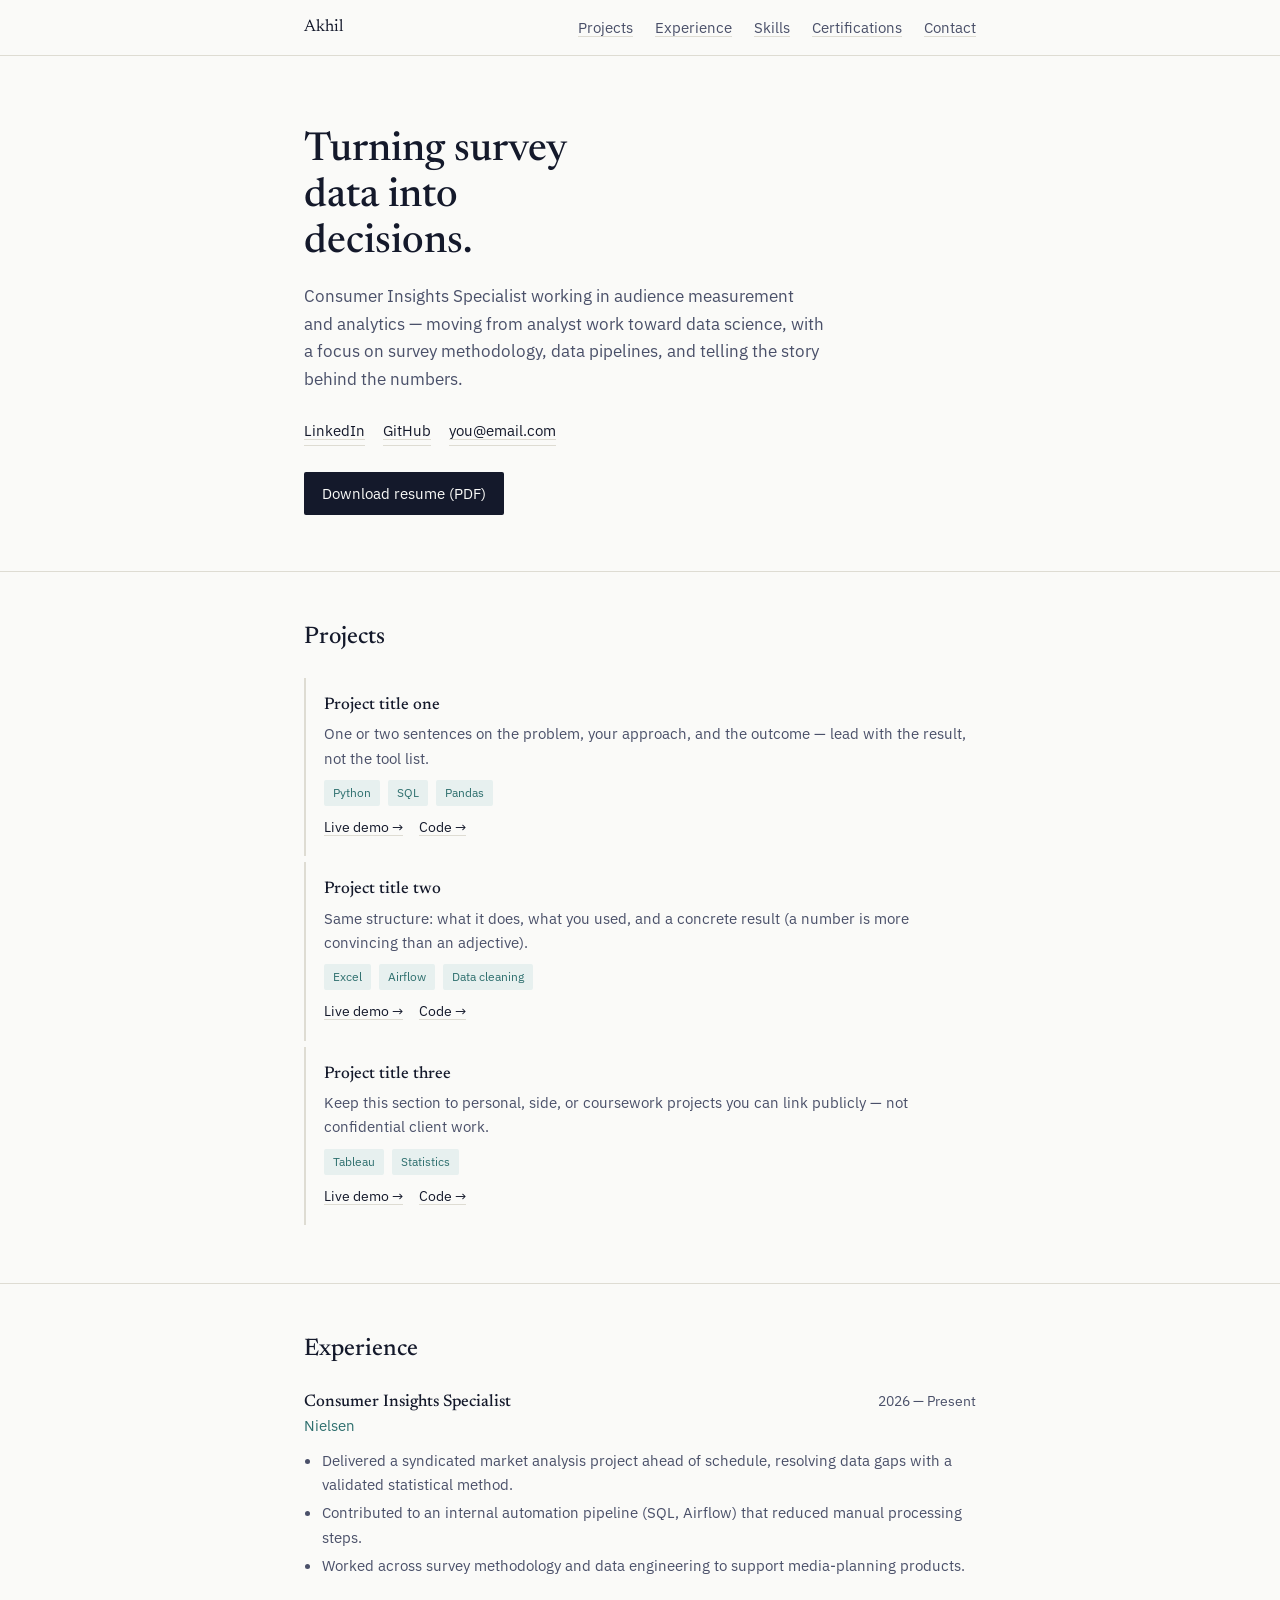
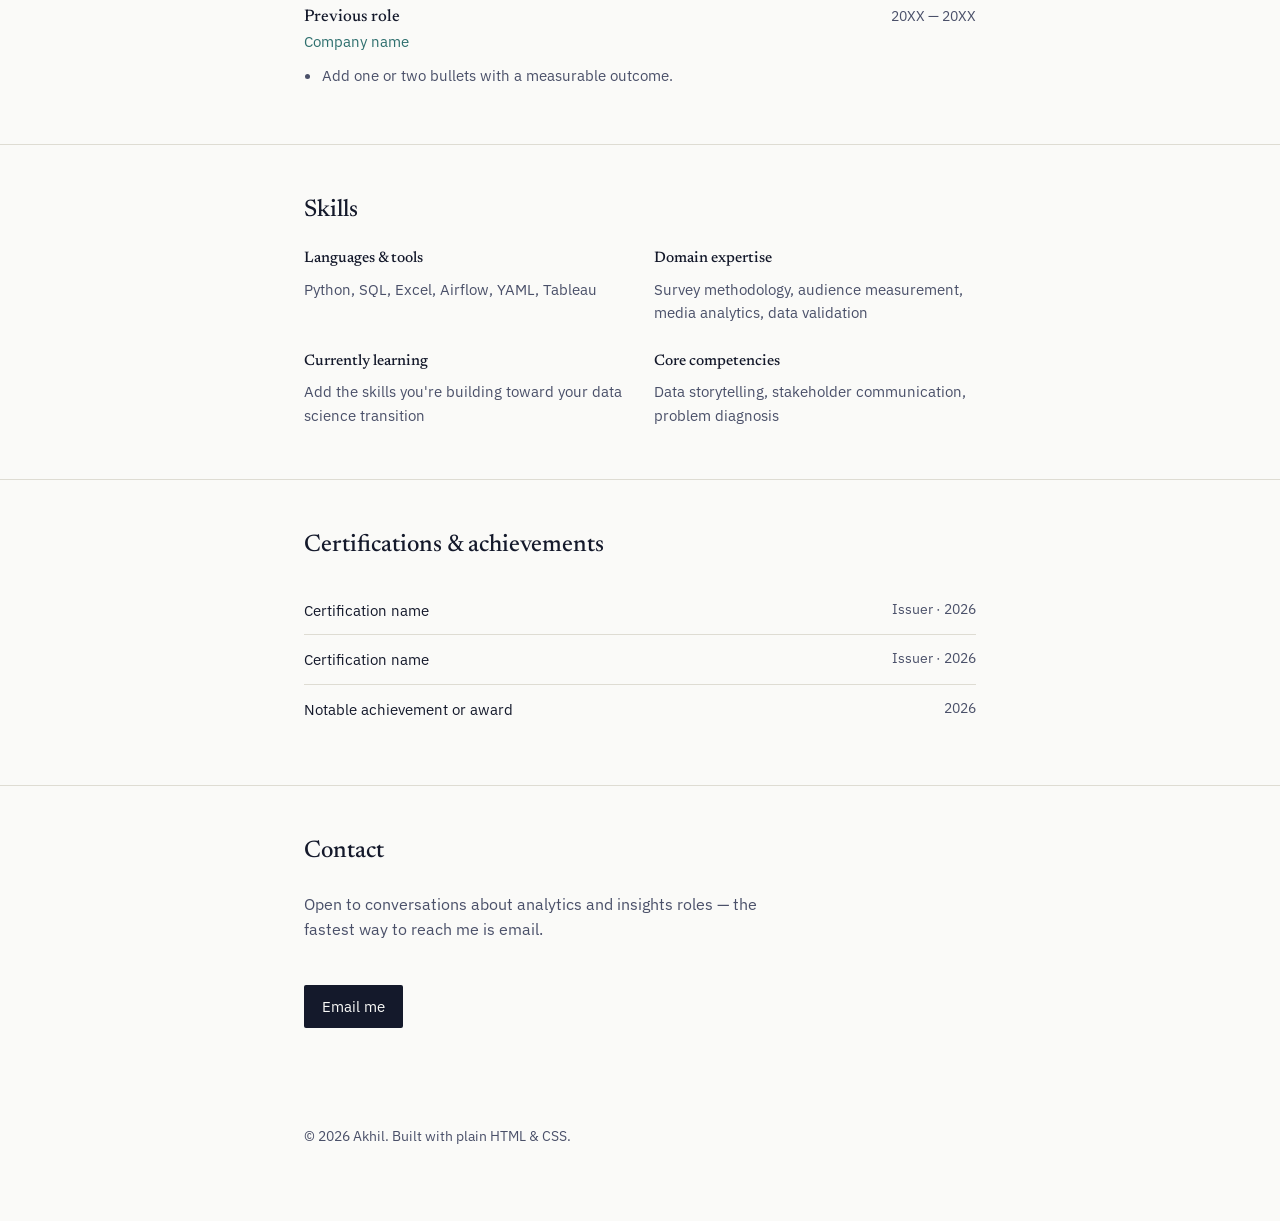
==== index.html @ 36b4f625 "Add files via upload" ====
<!DOCTYPE html>
<html lang="en">
<head>
<meta charset="UTF-8">
<meta name="viewport" content="width=device-width, initial-scale=1.0">
<title>Akhil — Consumer Insights Specialist</title>
<meta name="description" content="Portfolio of Akhil, Consumer Insights Specialist working in audience measurement and analytics.">
<link rel="preconnect" href="https://fonts.googleapis.com">
<link rel="preconnect" href="https://fonts.gstatic.com" crossorigin>
<link href="https://fonts.googleapis.com/css2?family=Newsreader:ital,opsz,wght@0,6..72,400;0,6..72,500;0,6..72,600;1,6..72,400&family=IBM+Plex+Sans:wght@400;500;600&display=swap" rel="stylesheet">
<style>
  :root{
    --paper:#FAFAF8;
    --ink:#14192B;
    --ink-soft:#4A5069;
    --rule:#DEDCD3;
    --accent:#2E6F6E;
    --accent-soft:#E7F0EF;
    --max:720px;
  }
  *{box-sizing:border-box;}
  html{scroll-behavior:smooth;}
  body{
    margin:0;
    background:var(--paper);
    color:var(--ink);
    font-family:'IBM Plex Sans', system-ui, sans-serif;
    font-size:16px;
    line-height:1.6;
    -webkit-font-smoothing:antialiased;
  }
  h1,h2,h3{
    font-family:'Newsreader', Georgia, serif;
    font-weight:500;
    line-height:1.15;
    margin:0 0 0.4em;
    color:var(--ink);
  }
  a{color:var(--ink); text-decoration-color:var(--rule); text-underline-offset:3px;}
  a:hover{text-decoration-color:var(--accent);}
  .wrap{max-width:var(--max); margin:0 auto; padding:0 24px;}

  /* nav */
  nav{
    position:sticky; top:0; z-index:10;
    background:rgba(250,250,248,0.92);
    backdrop-filter:blur(6px);
    border-bottom:1px solid var(--rule);
  }
  nav .wrap{
    display:flex; align-items:center; justify-content:space-between;
    padding:14px 24px;
  }
  nav .name{font-family:'Newsreader',serif; font-size:1.05rem;}
  nav ul{list-style:none; display:flex; gap:22px; margin:0; padding:0; font-size:0.92rem;}
  nav a{color:var(--ink-soft);}
  nav a:hover{color:var(--ink);}

  /* hero */
  header.hero{padding:72px 0 56px; border-bottom:1px solid var(--rule);}
  header.hero h1{font-size:2.5rem; max-width:11ch;}
  header.hero p.pitch{max-width:52ch; color:var(--ink-soft); font-size:1.08rem; margin-top:14px;}
  .links{display:flex; flex-wrap:wrap; gap:10px 18px; margin-top:26px; font-size:0.95rem;}
  .links a{color:var(--ink); border-bottom:1px solid var(--rule); padding-bottom:2px;}
  .btn{
    display:inline-block; margin-top:26px;
    padding:10px 18px;
    background:var(--ink); color:var(--paper);
    border-radius:2px; font-size:0.92rem; text-decoration:none;
  }
  .btn:hover{background:var(--accent);}

  section{padding:52px 0; border-bottom:1px solid var(--rule);}
  section:last-of-type{border-bottom:none;}
  section h2{font-size:1.5rem; margin-bottom:26px;}

  /* experience */
  .role{margin-bottom:28px;}
  .role:last-child{margin-bottom:0;}
  .role-head{display:flex; justify-content:space-between; align-items:baseline; gap:12px; flex-wrap:wrap;}
  .role-head h3{font-size:1.05rem; margin:0;}
  .role-dates{color:var(--ink-soft); font-size:0.88rem; white-space:nowrap;}
  .role-org{color:var(--accent); font-size:0.92rem; margin-top:2px;}
  .role ul{margin:10px 0 0; padding-left:18px; color:var(--ink-soft); font-size:0.95rem;}
  .role li{margin-bottom:4px;}

  /* projects */
  .project{
    padding:18px 0 18px 18px;
    border-left:2px solid var(--rule);
    margin-bottom:6px;
  }
  .project:hover{border-left-color:var(--accent);}
  .project h3{font-size:1.05rem; margin-bottom:6px;}
  .project p{color:var(--ink-soft); font-size:0.95rem; margin:0 0 10px;}
  .tags{display:flex; flex-wrap:wrap; gap:8px; margin-bottom:10px;}
  .tag{font-size:0.78rem; color:var(--accent); background:var(--accent-soft); padding:3px 9px; border-radius:2px;}
  .project-links{font-size:0.88rem; display:flex; gap:16px;}

  /* skills */
  .skill-grid{display:grid; grid-template-columns:1fr 1fr; gap:28px;}
  .skill-cat h3{font-size:0.95rem; text-transform:none; color:var(--ink); margin-bottom:10px;}
  .skill-cat p{color:var(--ink-soft); font-size:0.92rem; margin:0;}
  @media (max-width:560px){ .skill-grid{grid-template-columns:1fr;} }

  /* certifications */
  .cert-list{list-style:none; margin:0; padding:0;}
  .cert-list li{
    display:flex; justify-content:space-between; gap:12px;
    padding:12px 0; border-bottom:1px solid var(--rule);
    font-size:0.95rem; flex-wrap:wrap;
  }
  .cert-list li:last-child{border-bottom:none;}
  .cert-list .cert-meta{color:var(--ink-soft); font-size:0.88rem;}

  /* contact */
  .contact p{color:var(--ink-soft); max-width:48ch;}

  footer{padding:32px 0 60px; font-size:0.85rem; color:var(--ink-soft);}

  ::selection{background:var(--accent-soft);}
  a:focus-visible, .btn:focus-visible{outline:2px solid var(--accent); outline-offset:2px;}

  @media (prefers-reduced-motion: reduce){
    html{scroll-behavior:auto;}
  }
</style>
</head>
<body>

<nav>
  <div class="wrap">
    <span class="name">Akhil</span>
    <ul>
      <li><a href="#projects">Projects</a></li>
      <li><a href="#experience">Experience</a></li>
      <li><a href="#skills">Skills</a></li>
      <li><a href="#certifications">Certifications</a></li>
      <li><a href="#contact">Contact</a></li>
    </ul>
  </div>
</nav>

<header class="hero">
  <div class="wrap">
    <h1>Turning survey data into decisions.</h1>
    <p class="pitch">
      Consumer Insights Specialist working in audience measurement and analytics —
      moving from analyst work toward data science, with a focus on survey
      methodology, data pipelines, and telling the story behind the numbers.
    </p>
    <div class="links">
      <a href="https://linkedin.com/in/your-handle" target="_blank" rel="noopener">LinkedIn</a>
      <a href="https://github.com/your-handle" target="_blank" rel="noopener">GitHub</a>
      <a href="mailto:you@email.com">you@email.com</a>
    </div>
    <a class="btn" href="resume.pdf" target="_blank" rel="noopener">Download resume (PDF)</a>
  </div>
</header>

<section id="projects">
  <div class="wrap">
    <h2>Projects</h2>

    <div class="project">
      <h3>Project title one</h3>
      <p>One or two sentences on the problem, your approach, and the outcome — lead with the result, not the tool list.</p>
      <div class="tags">
        <span class="tag">Python</span>
        <span class="tag">SQL</span>
        <span class="tag">Pandas</span>
      </div>
      <div class="project-links">
        <a href="#" target="_blank" rel="noopener">Live demo →</a>
        <a href="#" target="_blank" rel="noopener">Code →</a>
      </div>
    </div>

    <div class="project">
      <h3>Project title two</h3>
      <p>Same structure: what it does, what you used, and a concrete result (a number is more convincing than an adjective).</p>
      <div class="tags">
        <span class="tag">Excel</span>
        <span class="tag">Airflow</span>
        <span class="tag">Data cleaning</span>
      </div>
      <div class="project-links">
        <a href="#" target="_blank" rel="noopener">Live demo →</a>
        <a href="#" target="_blank" rel="noopener">Code →</a>
      </div>
    </div>

    <div class="project">
      <h3>Project title three</h3>
      <p>Keep this section to personal, side, or coursework projects you can link publicly — not confidential client work.</p>
      <div class="tags">
        <span class="tag">Tableau</span>
        <span class="tag">Statistics</span>
      </div>
      <div class="project-links">
        <a href="#" target="_blank" rel="noopener">Live demo →</a>
        <a href="#" target="_blank" rel="noopener">Code →</a>
      </div>
    </div>
  </div>
</section>

<section id="experience">
  <div class="wrap">
    <h2>Experience</h2>

    <div class="role">
      <div class="role-head">
        <h3>Consumer Insights Specialist</h3>
        <span class="role-dates">2026 — Present</span>
      </div>
      <div class="role-org">Nielsen</div>
      <ul>
        <li>Delivered a syndicated market analysis project ahead of schedule, resolving data gaps with a validated statistical method.</li>
        <li>Contributed to an internal automation pipeline (SQL, Airflow) that reduced manual processing steps.</li>
        <li>Worked across survey methodology and data engineering to support media-planning products.</li>
      </ul>
    </div>

    <div class="role">
      <div class="role-head">
        <h3>Previous role</h3>
        <span class="role-dates">20XX — 20XX</span>
      </div>
      <div class="role-org">Company name</div>
      <ul>
        <li>Add one or two bullets with a measurable outcome.</li>
      </ul>
    </div>
  </div>
</section>

<section id="skills">
  <div class="wrap">
    <h2>Skills</h2>
    <div class="skill-grid">
      <div class="skill-cat">
        <h3>Languages & tools</h3>
        <p>Python, SQL, Excel, Airflow, YAML, Tableau</p>
      </div>
      <div class="skill-cat">
        <h3>Domain expertise</h3>
        <p>Survey methodology, audience measurement, media analytics, data validation</p>
      </div>
      <div class="skill-cat">
        <h3>Currently learning</h3>
        <p>Add the skills you're building toward your data science transition</p>
      </div>
      <div class="skill-cat">
        <h3>Core competencies</h3>
        <p>Data storytelling, stakeholder communication, problem diagnosis</p>
      </div>
    </div>
  </div>
</section>

<section id="certifications">
  <div class="wrap">
    <h2>Certifications & achievements</h2>
    <ul class="cert-list">
      <li>
        <span>Certification name</span>
        <span class="cert-meta">Issuer · 2026</span>
      </li>
      <li>
        <span>Certification name</span>
        <span class="cert-meta">Issuer · 2026</span>
      </li>
      <li>
        <span>Notable achievement or award</span>
        <span class="cert-meta">2026</span>
      </li>
    </ul>
  </div>
</section>

<section id="contact" class="contact">
  <div class="wrap">
    <h2>Contact</h2>
    <p>Open to conversations about analytics and insights roles — the fastest way to reach me is email.</p>
    <a class="btn" href="mailto:you@email.com">Email me</a>
  </div>
</section>

<footer>
  <div class="wrap">
    <p>&copy; 2026 Akhil. Built with plain HTML & CSS.</p>
  </div>
</footer>

</body>
</html>
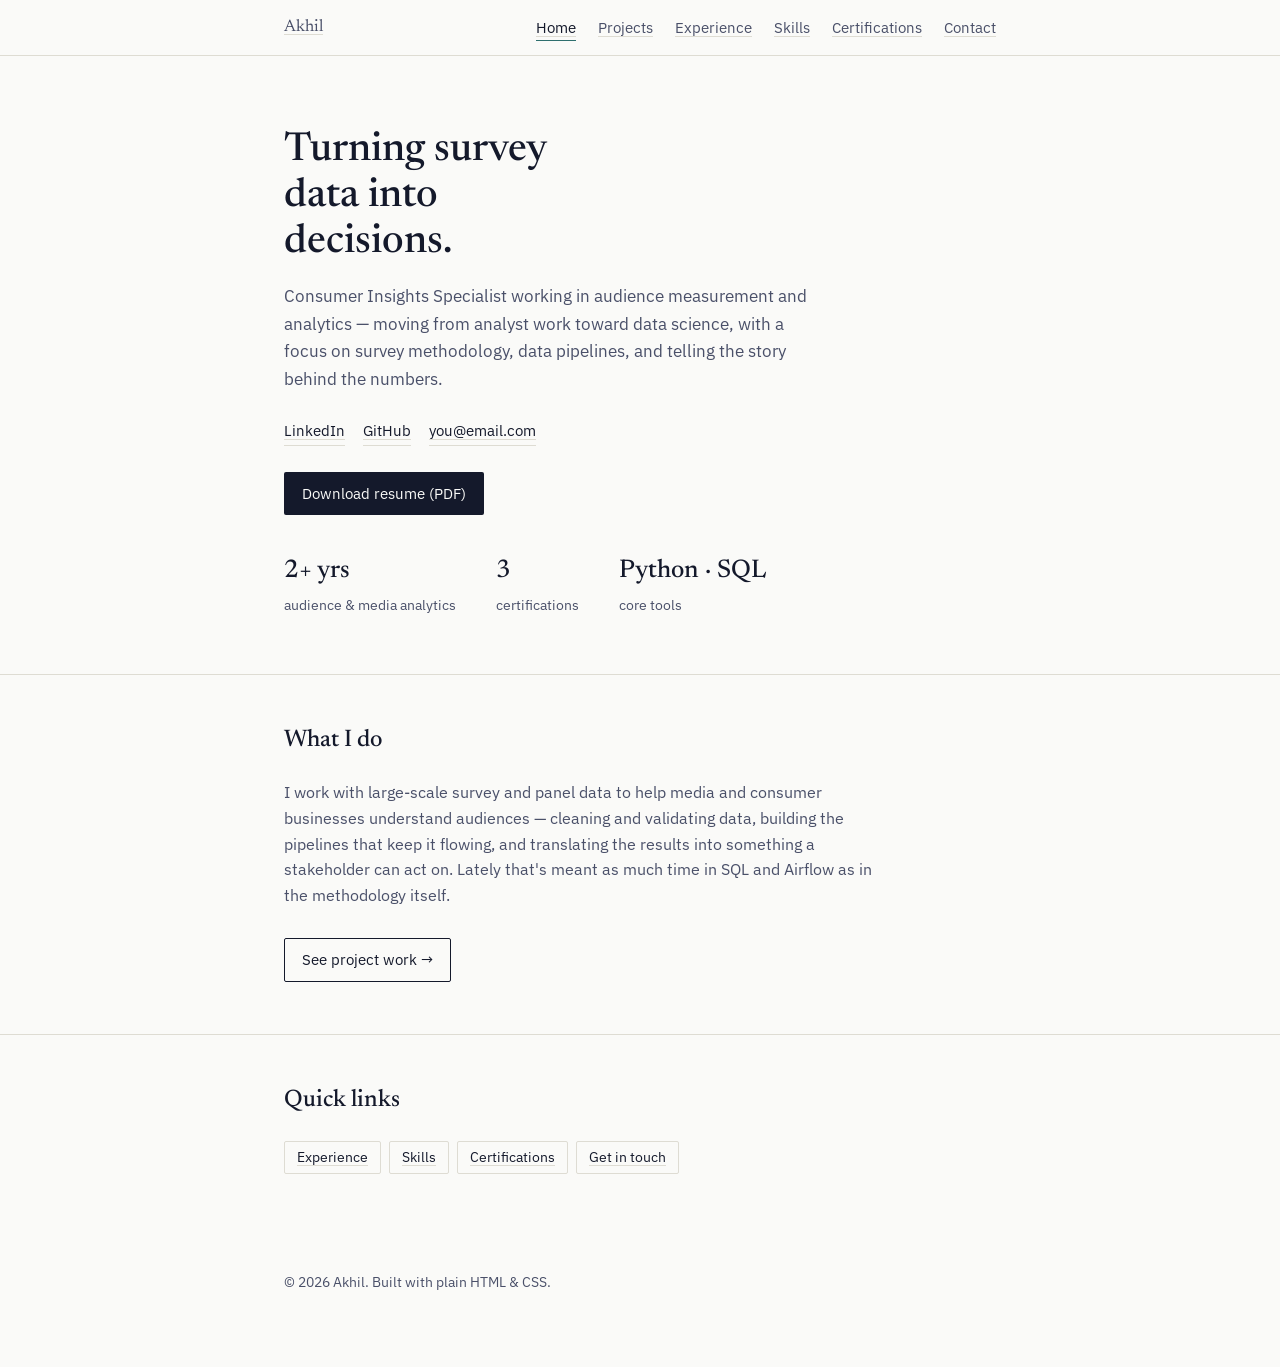
==== commit d0b2041f: "Add files via upload" ====
--- a/index.html
+++ b/index.html
@@ -8,135 +8,20 @@
 <link rel="preconnect" href="https://fonts.googleapis.com">
 <link rel="preconnect" href="https://fonts.gstatic.com" crossorigin>
 <link href="https://fonts.googleapis.com/css2?family=Newsreader:ital,opsz,wght@0,6..72,400;0,6..72,500;0,6..72,600;1,6..72,400&family=IBM+Plex+Sans:wght@400;500;600&display=swap" rel="stylesheet">
-<style>
-  :root{
-    --paper:#FAFAF8;
-    --ink:#14192B;
-    --ink-soft:#4A5069;
-    --rule:#DEDCD3;
-    --accent:#2E6F6E;
-    --accent-soft:#E7F0EF;
-    --max:720px;
-  }
-  *{box-sizing:border-box;}
-  html{scroll-behavior:smooth;}
-  body{
-    margin:0;
-    background:var(--paper);
-    color:var(--ink);
-    font-family:'IBM Plex Sans', system-ui, sans-serif;
-    font-size:16px;
-    line-height:1.6;
-    -webkit-font-smoothing:antialiased;
-  }
-  h1,h2,h3{
-    font-family:'Newsreader', Georgia, serif;
-    font-weight:500;
-    line-height:1.15;
-    margin:0 0 0.4em;
-    color:var(--ink);
-  }
-  a{color:var(--ink); text-decoration-color:var(--rule); text-underline-offset:3px;}
-  a:hover{text-decoration-color:var(--accent);}
-  .wrap{max-width:var(--max); margin:0 auto; padding:0 24px;}
-
-  /* nav */
-  nav{
-    position:sticky; top:0; z-index:10;
-    background:rgba(250,250,248,0.92);
-    backdrop-filter:blur(6px);
-    border-bottom:1px solid var(--rule);
-  }
-  nav .wrap{
-    display:flex; align-items:center; justify-content:space-between;
-    padding:14px 24px;
-  }
-  nav .name{font-family:'Newsreader',serif; font-size:1.05rem;}
-  nav ul{list-style:none; display:flex; gap:22px; margin:0; padding:0; font-size:0.92rem;}
-  nav a{color:var(--ink-soft);}
-  nav a:hover{color:var(--ink);}
-
-  /* hero */
-  header.hero{padding:72px 0 56px; border-bottom:1px solid var(--rule);}
-  header.hero h1{font-size:2.5rem; max-width:11ch;}
-  header.hero p.pitch{max-width:52ch; color:var(--ink-soft); font-size:1.08rem; margin-top:14px;}
-  .links{display:flex; flex-wrap:wrap; gap:10px 18px; margin-top:26px; font-size:0.95rem;}
-  .links a{color:var(--ink); border-bottom:1px solid var(--rule); padding-bottom:2px;}
-  .btn{
-    display:inline-block; margin-top:26px;
-    padding:10px 18px;
-    background:var(--ink); color:var(--paper);
-    border-radius:2px; font-size:0.92rem; text-decoration:none;
-  }
-  .btn:hover{background:var(--accent);}
-
-  section{padding:52px 0; border-bottom:1px solid var(--rule);}
-  section:last-of-type{border-bottom:none;}
-  section h2{font-size:1.5rem; margin-bottom:26px;}
-
-  /* experience */
-  .role{margin-bottom:28px;}
-  .role:last-child{margin-bottom:0;}
-  .role-head{display:flex; justify-content:space-between; align-items:baseline; gap:12px; flex-wrap:wrap;}
-  .role-head h3{font-size:1.05rem; margin:0;}
-  .role-dates{color:var(--ink-soft); font-size:0.88rem; white-space:nowrap;}
-  .role-org{color:var(--accent); font-size:0.92rem; margin-top:2px;}
-  .role ul{margin:10px 0 0; padding-left:18px; color:var(--ink-soft); font-size:0.95rem;}
-  .role li{margin-bottom:4px;}
-
-  /* projects */
-  .project{
-    padding:18px 0 18px 18px;
-    border-left:2px solid var(--rule);
-    margin-bottom:6px;
-  }
-  .project:hover{border-left-color:var(--accent);}
-  .project h3{font-size:1.05rem; margin-bottom:6px;}
-  .project p{color:var(--ink-soft); font-size:0.95rem; margin:0 0 10px;}
-  .tags{display:flex; flex-wrap:wrap; gap:8px; margin-bottom:10px;}
-  .tag{font-size:0.78rem; color:var(--accent); background:var(--accent-soft); padding:3px 9px; border-radius:2px;}
-  .project-links{font-size:0.88rem; display:flex; gap:16px;}
-
-  /* skills */
-  .skill-grid{display:grid; grid-template-columns:1fr 1fr; gap:28px;}
-  .skill-cat h3{font-size:0.95rem; text-transform:none; color:var(--ink); margin-bottom:10px;}
-  .skill-cat p{color:var(--ink-soft); font-size:0.92rem; margin:0;}
-  @media (max-width:560px){ .skill-grid{grid-template-columns:1fr;} }
-
-  /* certifications */
-  .cert-list{list-style:none; margin:0; padding:0;}
-  .cert-list li{
-    display:flex; justify-content:space-between; gap:12px;
-    padding:12px 0; border-bottom:1px solid var(--rule);
-    font-size:0.95rem; flex-wrap:wrap;
-  }
-  .cert-list li:last-child{border-bottom:none;}
-  .cert-list .cert-meta{color:var(--ink-soft); font-size:0.88rem;}
-
-  /* contact */
-  .contact p{color:var(--ink-soft); max-width:48ch;}
-
-  footer{padding:32px 0 60px; font-size:0.85rem; color:var(--ink-soft);}
-
-  ::selection{background:var(--accent-soft);}
-  a:focus-visible, .btn:focus-visible{outline:2px solid var(--accent); outline-offset:2px;}
-
-  @media (prefers-reduced-motion: reduce){
-    html{scroll-behavior:auto;}
-  }
-</style>
+<link rel="stylesheet" href="style.css">
 </head>
 <body>
 
 <nav>
   <div class="wrap">
-    <span class="name">Akhil</span>
+    <span class="name"><a href="index.html">Akhil</a></span>
     <ul>
-      <li><a href="#projects">Projects</a></li>
-      <li><a href="#experience">Experience</a></li>
-      <li><a href="#skills">Skills</a></li>
-      <li><a href="#certifications">Certifications</a></li>
-      <li><a href="#contact">Contact</a></li>
+      <li><a href="index.html" class="active">Home</a></li>
+      <li><a href="projects.html">Projects</a></li>
+      <li><a href="experience.html">Experience</a></li>
+      <li><a href="skills.html">Skills</a></li>
+      <li><a href="certifications.html">Certifications</a></li>
+      <li><a href="contact.html">Contact</a></li>
     </ul>
   </div>
 </nav>
@@ -155,135 +40,40 @@
       <a href="mailto:you@email.com">you@email.com</a>
     </div>
     <a class="btn" href="resume.pdf" target="_blank" rel="noopener">Download resume (PDF)</a>
+
+    <div class="stats">
+      <div class="stat"><b>2+ yrs</b><span>audience & media analytics</span></div>
+      <div class="stat"><b>3</b><span>certifications</span></div>
+      <div class="stat"><b>Python · SQL</b><span>core tools</span></div>
+    </div>
   </div>
 </header>
 
-<section id="projects">
+<section>
   <div class="wrap">
-    <h2>Projects</h2>
-
-    <div class="project">
-      <h3>Project title one</h3>
-      <p>One or two sentences on the problem, your approach, and the outcome — lead with the result, not the tool list.</p>
-      <div class="tags">
-        <span class="tag">Python</span>
-        <span class="tag">SQL</span>
-        <span class="tag">Pandas</span>
-      </div>
-      <div class="project-links">
-        <a href="#" target="_blank" rel="noopener">Live demo →</a>
-        <a href="#" target="_blank" rel="noopener">Code →</a>
-      </div>
-    </div>
-
-    <div class="project">
-      <h3>Project title two</h3>
-      <p>Same structure: what it does, what you used, and a concrete result (a number is more convincing than an adjective).</p>
-      <div class="tags">
-        <span class="tag">Excel</span>
-        <span class="tag">Airflow</span>
-        <span class="tag">Data cleaning</span>
-      </div>
-      <div class="project-links">
-        <a href="#" target="_blank" rel="noopener">Live demo →</a>
-        <a href="#" target="_blank" rel="noopener">Code →</a>
-      </div>
-    </div>
-
-    <div class="project">
-      <h3>Project title three</h3>
-      <p>Keep this section to personal, side, or coursework projects you can link publicly — not confidential client work.</p>
-      <div class="tags">
-        <span class="tag">Tableau</span>
-        <span class="tag">Statistics</span>
-      </div>
-      <div class="project-links">
-        <a href="#" target="_blank" rel="noopener">Live demo →</a>
-        <a href="#" target="_blank" rel="noopener">Code →</a>
-      </div>
+    <h2>What I do</h2>
+    <p style="max-width:60ch; color:var(--ink-soft);">
+      I work with large-scale survey and panel data to help media and consumer
+      businesses understand audiences — cleaning and validating data, building
+      the pipelines that keep it flowing, and translating the results into
+      something a stakeholder can act on. Lately that's meant as much time in
+      SQL and Airflow as in the methodology itself.
+    </p>
+    <div class="section-foot">
+      <a class="btn-outline" href="projects.html">See project work →</a>
     </div>
   </div>
 </section>
 
-<section id="experience">
+<section>
   <div class="wrap">
-    <h2>Experience</h2>
-
-    <div class="role">
-      <div class="role-head">
-        <h3>Consumer Insights Specialist</h3>
-        <span class="role-dates">2026 — Present</span>
-      </div>
-      <div class="role-org">Nielsen</div>
-      <ul>
-        <li>Delivered a syndicated market analysis project ahead of schedule, resolving data gaps with a validated statistical method.</li>
-        <li>Contributed to an internal automation pipeline (SQL, Airflow) that reduced manual processing steps.</li>
-        <li>Worked across survey methodology and data engineering to support media-planning products.</li>
-      </ul>
+    <h2>Quick links</h2>
+    <div class="pill-row">
+      <a class="pill" href="experience.html">Experience</a>
+      <a class="pill" href="skills.html">Skills</a>
+      <a class="pill" href="certifications.html">Certifications</a>
+      <a class="pill" href="contact.html">Get in touch</a>
     </div>
-
-    <div class="role">
-      <div class="role-head">
-        <h3>Previous role</h3>
-        <span class="role-dates">20XX — 20XX</span>
-      </div>
-      <div class="role-org">Company name</div>
-      <ul>
-        <li>Add one or two bullets with a measurable outcome.</li>
-      </ul>
-    </div>
-  </div>
-</section>
-
-<section id="skills">
-  <div class="wrap">
-    <h2>Skills</h2>
-    <div class="skill-grid">
-      <div class="skill-cat">
-        <h3>Languages & tools</h3>
-        <p>Python, SQL, Excel, Airflow, YAML, Tableau</p>
-      </div>
-      <div class="skill-cat">
-        <h3>Domain expertise</h3>
-        <p>Survey methodology, audience measurement, media analytics, data validation</p>
-      </div>
-      <div class="skill-cat">
-        <h3>Currently learning</h3>
-        <p>Add the skills you're building toward your data science transition</p>
-      </div>
-      <div class="skill-cat">
-        <h3>Core competencies</h3>
-        <p>Data storytelling, stakeholder communication, problem diagnosis</p>
-      </div>
-    </div>
-  </div>
-</section>
-
-<section id="certifications">
-  <div class="wrap">
-    <h2>Certifications & achievements</h2>
-    <ul class="cert-list">
-      <li>
-        <span>Certification name</span>
-        <span class="cert-meta">Issuer · 2026</span>
-      </li>
-      <li>
-        <span>Certification name</span>
-        <span class="cert-meta">Issuer · 2026</span>
-      </li>
-      <li>
-        <span>Notable achievement or award</span>
-        <span class="cert-meta">2026</span>
-      </li>
-    </ul>
-  </div>
-</section>
-
-<section id="contact" class="contact">
-  <div class="wrap">
-    <h2>Contact</h2>
-    <p>Open to conversations about analytics and insights roles — the fastest way to reach me is email.</p>
-    <a class="btn" href="mailto:you@email.com">Email me</a>
   </div>
 </section>
 
--- a/style.css
+++ b/style.css
@@ -0,0 +1,142 @@
+:root{
+  --paper:#FAFAF8;
+  --ink:#14192B;
+  --ink-soft:#4A5069;
+  --rule:#DEDCD3;
+  --accent:#2E6F6E;
+  --accent-soft:#E7F0EF;
+  --max:760px;
+}
+*{box-sizing:border-box;}
+html{scroll-behavior:smooth;}
+body{
+  margin:0;
+  background:var(--paper);
+  color:var(--ink);
+  font-family:'IBM Plex Sans', system-ui, sans-serif;
+  font-size:16px;
+  line-height:1.6;
+  -webkit-font-smoothing:antialiased;
+}
+h1,h2,h3{
+  font-family:'Newsreader', Georgia, serif;
+  font-weight:500;
+  line-height:1.15;
+  margin:0 0 0.4em;
+  color:var(--ink);
+}
+a{color:var(--ink); text-decoration-color:var(--rule); text-underline-offset:3px;}
+a:hover{text-decoration-color:var(--accent);}
+.wrap{max-width:var(--max); margin:0 auto; padding:0 24px;}
+
+/* nav */
+nav{
+  position:sticky; top:0; z-index:10;
+  background:rgba(250,250,248,0.94);
+  backdrop-filter:blur(6px);
+  border-bottom:1px solid var(--rule);
+}
+nav .wrap{
+  display:flex; align-items:center; justify-content:space-between;
+  padding:14px 24px; flex-wrap:wrap; gap:10px;
+}
+nav .name{font-family:'Newsreader',serif; font-size:1.05rem;}
+nav .name a{border-bottom:none;}
+nav ul{list-style:none; display:flex; gap:22px; margin:0; padding:0; font-size:0.92rem;}
+nav a{color:var(--ink-soft); border-bottom:1px solid transparent; padding-bottom:3px;}
+nav a:hover{color:var(--ink);}
+nav a.active{color:var(--ink); border-bottom-color:var(--accent);}
+
+/* page header (non-home pages) */
+.page-head{padding:52px 0 36px; border-bottom:1px solid var(--rule);}
+.page-head .eyebrow{color:var(--accent); font-size:0.85rem; margin-bottom:8px;}
+.page-head h1{font-size:2.1rem;}
+.page-head p{max-width:56ch; color:var(--ink-soft); font-size:1.02rem; margin-top:10px;}
+
+/* hero (home page) */
+header.hero{padding:72px 0 56px; border-bottom:1px solid var(--rule);}
+header.hero h1{font-size:2.5rem; max-width:12ch;}
+header.hero p.pitch{max-width:54ch; color:var(--ink-soft); font-size:1.08rem; margin-top:14px;}
+.links{display:flex; flex-wrap:wrap; gap:10px 18px; margin-top:26px; font-size:0.95rem;}
+.links a{color:var(--ink); border-bottom:1px solid var(--rule); padding-bottom:2px;}
+.btn{
+  display:inline-block; margin-top:26px;
+  padding:10px 18px;
+  background:var(--ink); color:var(--paper);
+  border-radius:2px; font-size:0.92rem; text-decoration:none;
+}
+.btn:hover{background:var(--accent); color:var(--paper);}
+.btn-outline{
+  display:inline-block; padding:9px 17px;
+  border:1px solid var(--ink); border-radius:2px;
+  font-size:0.92rem; text-decoration:none; color:var(--ink);
+}
+.btn-outline:hover{border-color:var(--accent); color:var(--accent);}
+
+/* stat strip */
+.stats{display:flex; gap:40px; margin-top:36px; flex-wrap:wrap;}
+.stat b{display:block; font-family:'Newsreader',serif; font-size:1.6rem; font-weight:500;}
+.stat span{color:var(--ink-soft); font-size:0.85rem;}
+
+section{padding:52px 0; border-bottom:1px solid var(--rule);}
+section:last-of-type{border-bottom:none;}
+section h2{font-size:1.5rem; margin-bottom:26px;}
+.section-foot{margin-top:30px;}
+
+/* experience */
+.role{margin-bottom:32px;}
+.role:last-child{margin-bottom:0;}
+.role-head{display:flex; justify-content:space-between; align-items:baseline; gap:12px; flex-wrap:wrap;}
+.role-head h3{font-size:1.1rem; margin:0;}
+.role-dates{color:var(--ink-soft); font-size:0.88rem; white-space:nowrap;}
+.role-org{color:var(--accent); font-size:0.92rem; margin-top:2px;}
+.role ul{margin:10px 0 0; padding-left:18px; color:var(--ink-soft); font-size:0.95rem;}
+.role li{margin-bottom:5px;}
+
+/* projects */
+.project-grid{display:grid; grid-template-columns:1fr 1fr; gap:0 28px;}
+.project{
+  padding:20px 0 20px 18px;
+  border-left:2px solid var(--rule);
+  margin-bottom:8px;
+}
+.project:hover{border-left-color:var(--accent);}
+.project h3{font-size:1.08rem; margin-bottom:6px;}
+.project .role-dates{display:block; margin-bottom:6px;}
+.project p{color:var(--ink-soft); font-size:0.95rem; margin:0 0 10px;}
+.tags{display:flex; flex-wrap:wrap; gap:8px; margin-bottom:10px;}
+.tag{font-size:0.78rem; color:var(--accent); background:var(--accent-soft); padding:3px 9px; border-radius:2px;}
+.project-links{font-size:0.88rem; display:flex; gap:16px;}
+@media (max-width:640px){ .project-grid{grid-template-columns:1fr;} }
+
+/* skills */
+.skill-cat{margin-bottom:34px;}
+.skill-cat:last-child{margin-bottom:0;}
+.skill-cat h3{font-size:1.02rem; margin-bottom:6px;}
+.skill-cat .note{color:var(--ink-soft); font-size:0.92rem; margin:0 0 10px; max-width:60ch;}
+.pill-row{display:flex; flex-wrap:wrap; gap:8px;}
+.pill{font-size:0.85rem; border:1px solid var(--rule); padding:5px 12px; border-radius:2px; color:var(--ink);}
+
+/* certifications */
+.cert-list{list-style:none; margin:0; padding:0;}
+.cert-list li{
+  padding:16px 0; border-bottom:1px solid var(--rule);
+  display:flex; justify-content:space-between; gap:16px; flex-wrap:wrap;
+}
+.cert-list li:last-child{border-bottom:none;}
+.cert-list .cert-name{font-size:1rem;}
+.cert-list .cert-issuer{color:var(--ink-soft); font-size:0.88rem; margin-top:2px;}
+.cert-list .cert-date{color:var(--ink-soft); font-size:0.85rem; white-space:nowrap;}
+
+/* contact */
+.contact p{color:var(--ink-soft); max-width:48ch;}
+.contact-grid{display:flex; gap:14px; flex-wrap:wrap; margin-top:22px;}
+
+footer{padding:32px 0 60px; font-size:0.85rem; color:var(--ink-soft);}
+
+::selection{background:var(--accent-soft);}
+a:focus-visible, .btn:focus-visible, .btn-outline:focus-visible{outline:2px solid var(--accent); outline-offset:2px;}
+
+@media (prefers-reduced-motion: reduce){
+  html{scroll-behavior:auto;}
+}
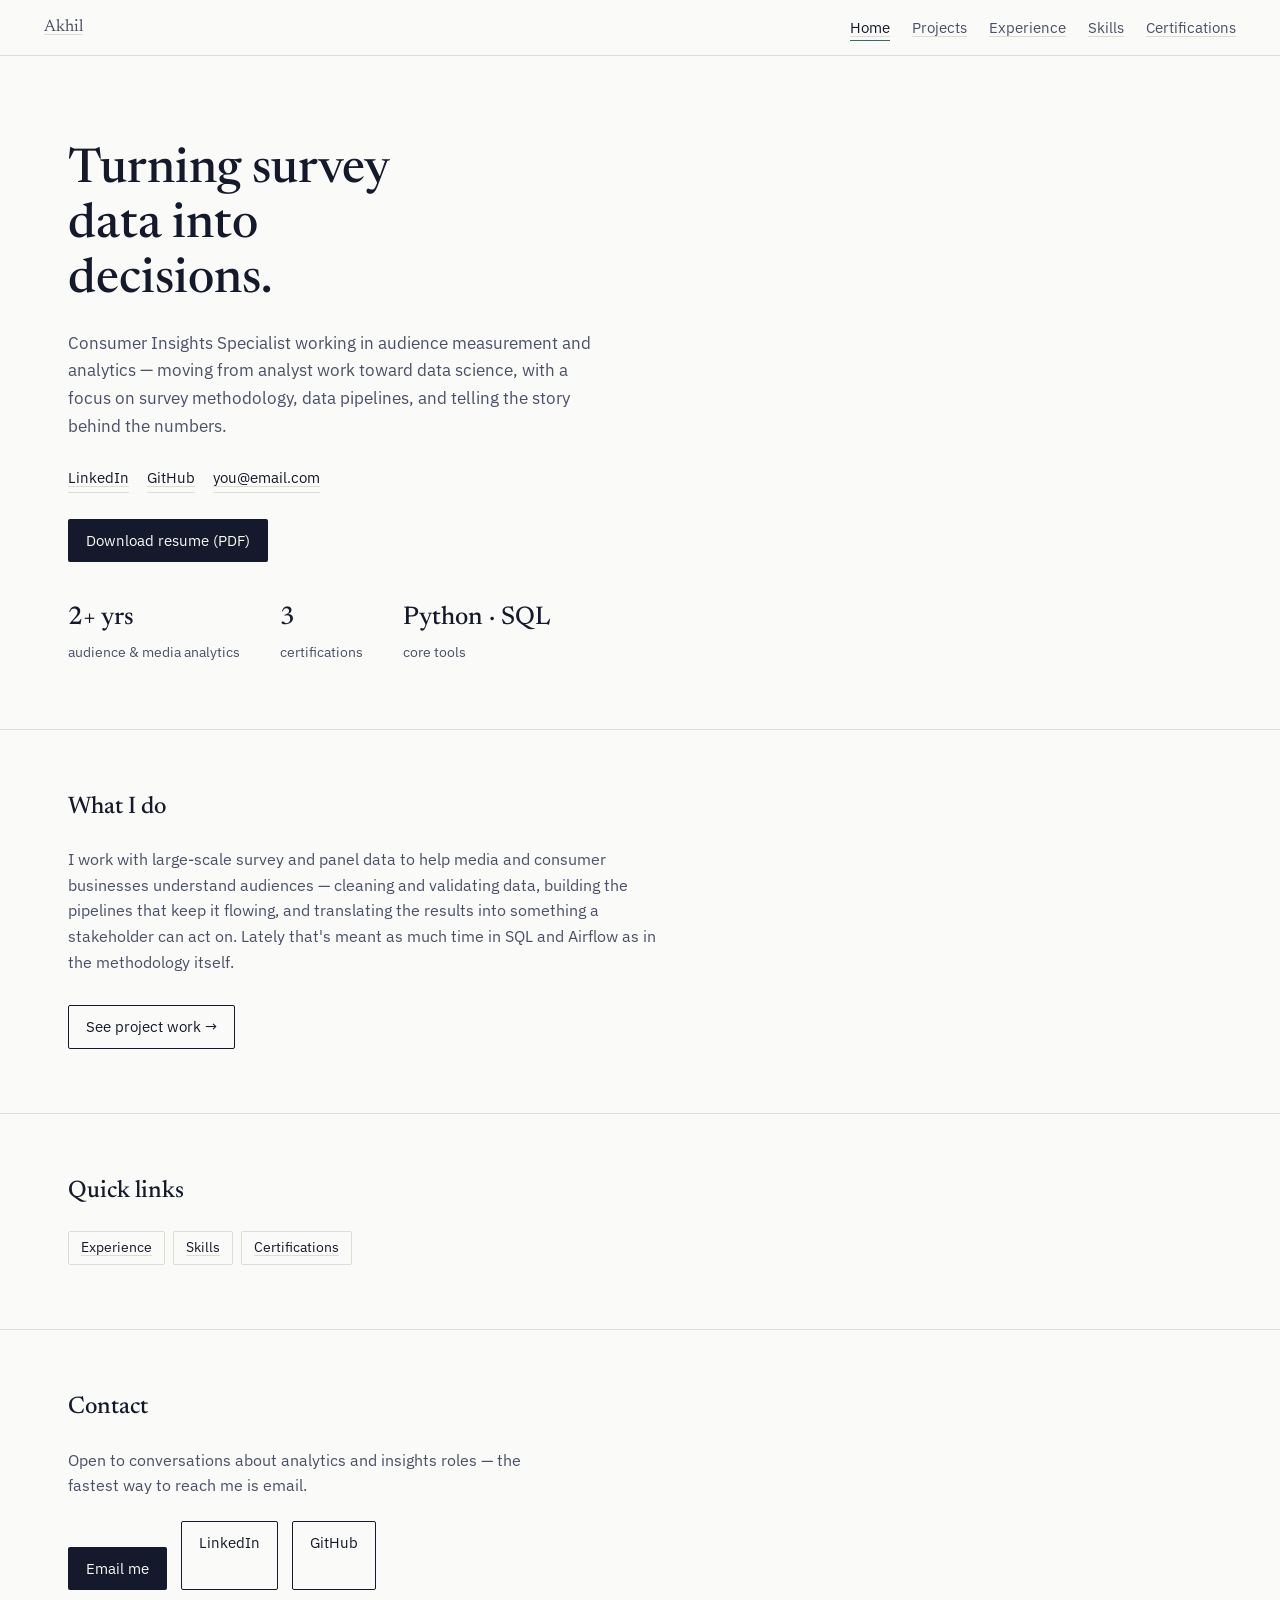
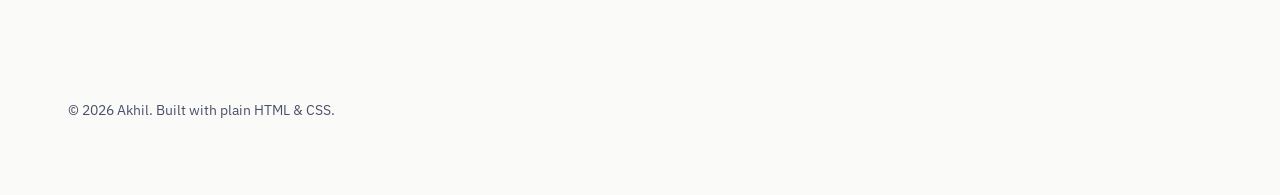
==== commit 2c051e9f: "Add files via upload" ====
--- a/index.html
+++ b/index.html
@@ -21,7 +21,6 @@
       <li><a href="experience.html">Experience</a></li>
       <li><a href="skills.html">Skills</a></li>
       <li><a href="certifications.html">Certifications</a></li>
-      <li><a href="contact.html">Contact</a></li>
     </ul>
   </div>
 </nav>
@@ -72,7 +71,18 @@
       <a class="pill" href="experience.html">Experience</a>
       <a class="pill" href="skills.html">Skills</a>
       <a class="pill" href="certifications.html">Certifications</a>
-      <a class="pill" href="contact.html">Get in touch</a>
+    </div>
+  </div>
+</section>
+
+<section id="contact" class="contact">
+  <div class="wrap">
+    <h2>Contact</h2>
+    <p>Open to conversations about analytics and insights roles — the fastest way to reach me is email.</p>
+    <div class="contact-grid">
+      <a class="btn" href="mailto:you@email.com">Email me</a>
+      <a class="btn-outline" href="https://linkedin.com/in/your-handle" target="_blank" rel="noopener">LinkedIn</a>
+      <a class="btn-outline" href="https://github.com/your-handle" target="_blank" rel="noopener">GitHub</a>
     </div>
   </div>
 </section>
--- a/style.css
+++ b/style.css
@@ -5,7 +5,7 @@
   --rule:#DEDCD3;
   --accent:#2E6F6E;
   --accent-soft:#E7F0EF;
-  --max:760px;
+  --max:1240px;
 }
 *{box-sizing:border-box;}
 html{scroll-behavior:smooth;}
@@ -94,7 +94,7 @@
 .role li{margin-bottom:5px;}
 
 /* projects */
-.project-grid{display:grid; grid-template-columns:1fr 1fr; gap:0 28px;}
+.project-grid{display:grid; grid-template-columns:repeat(auto-fit, minmax(300px, 1fr)); gap:0 32px;}
 .project{
   padding:20px 0 20px 18px;
   border-left:2px solid var(--rule);
@@ -137,6 +137,15 @@
 ::selection{background:var(--accent-soft);}
 a:focus-visible, .btn:focus-visible, .btn-outline:focus-visible{outline:2px solid var(--accent); outline-offset:2px;}
 
+@media (min-width:900px){
+  .wrap{padding:0 48px;}
+  header.hero h1{font-size:3rem;}
+  header.hero{padding:88px 0 64px;}
+  .page-head{padding:64px 0 44px;}
+  .page-head h1{font-size:2.5rem;}
+  section{padding:64px 0;}
+}
+
 @media (prefers-reduced-motion: reduce){
   html{scroll-behavior:auto;}
 }
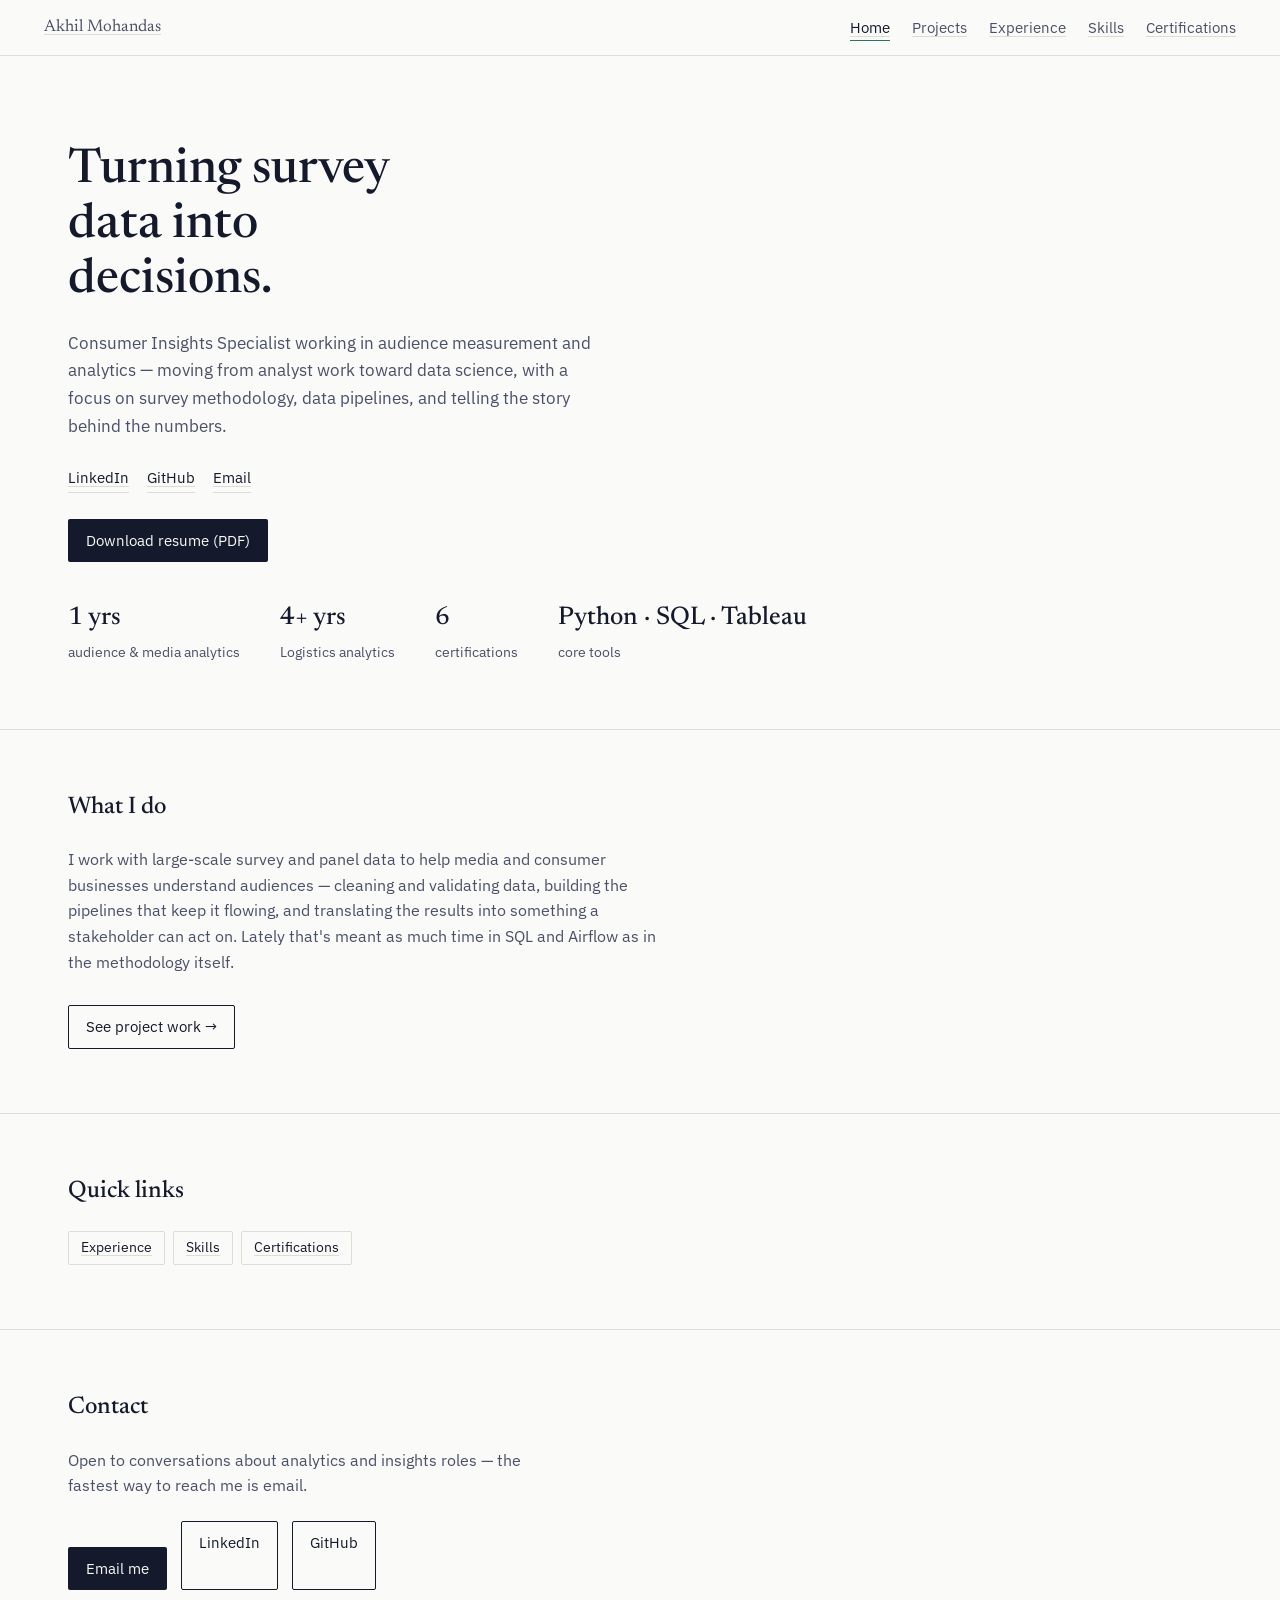
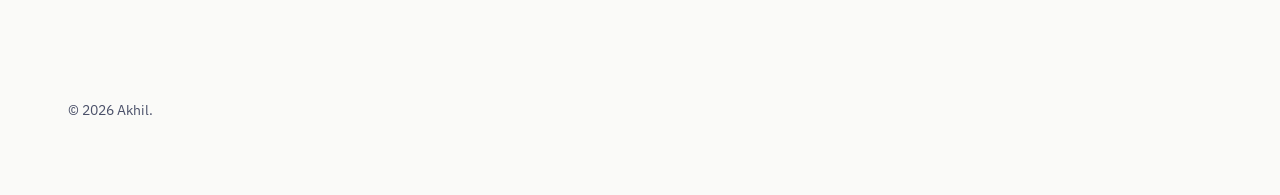
==== commit 795b3909: "Add files via upload" ====
--- a/index.html
+++ b/index.html
@@ -14,7 +14,7 @@
 
 <nav>
   <div class="wrap">
-    <span class="name"><a href="index.html">Akhil</a></span>
+    <span class="name"><a href="index.html">Akhil Mohandas</a></span>
     <ul>
       <li><a href="index.html" class="active">Home</a></li>
       <li><a href="projects.html">Projects</a></li>
@@ -34,16 +34,17 @@
       methodology, data pipelines, and telling the story behind the numbers.
     </p>
     <div class="links">
-      <a href="https://linkedin.com/in/your-handle" target="_blank" rel="noopener">LinkedIn</a>
-      <a href="https://github.com/your-handle" target="_blank" rel="noopener">GitHub</a>
-      <a href="mailto:you@email.com">you@email.com</a>
+      <a href="https://www.linkedin.com/in/akhilmdas96" target="_blank" rel="noopener">LinkedIn</a>
+      <a href="https://github.com/amdas96" target="_blank" rel="noopener">GitHub</a>
+      <a href="mailto:mohandasakhil91@gmail.com">Email</a>
     </div>
     <a class="btn" href="resume.pdf" target="_blank" rel="noopener">Download resume (PDF)</a>
 
     <div class="stats">
-      <div class="stat"><b>2+ yrs</b><span>audience & media analytics</span></div>
-      <div class="stat"><b>3</b><span>certifications</span></div>
-      <div class="stat"><b>Python · SQL</b><span>core tools</span></div>
+      <div class="stat"><b>1 yrs</b><span>audience & media analytics</span></div>
+      <div class="stat"><b>4+ yrs</b><span>Logistics analytics</span></div>
+      <div class="stat"><b>6</b><span>certifications</span></div>
+      <div class="stat"><b>Python · SQL · Tableau</b><span>core tools</span></div>
     </div>
   </div>
 </header>
@@ -80,16 +81,16 @@
     <h2>Contact</h2>
     <p>Open to conversations about analytics and insights roles — the fastest way to reach me is email.</p>
     <div class="contact-grid">
-      <a class="btn" href="mailto:you@email.com">Email me</a>
-      <a class="btn-outline" href="https://linkedin.com/in/your-handle" target="_blank" rel="noopener">LinkedIn</a>
-      <a class="btn-outline" href="https://github.com/your-handle" target="_blank" rel="noopener">GitHub</a>
+      <a class="btn" href="mailto:mohandasakhil91@gmail.com">Email me</a>
+      <a class="btn-outline" href="https://www.linkedin.com/in/akhilmdas96" target="_blank" rel="noopener">LinkedIn</a>
+      <a class="btn-outline" href="https://github.com/amdas96" target="_blank" rel="noopener">GitHub</a>
     </div>
   </div>
 </section>
 
 <footer>
   <div class="wrap">
-    <p>&copy; 2026 Akhil. Built with plain HTML & CSS.</p>
+    <p>&copy; 2026 Akhil.</p>
   </div>
 </footer>
 
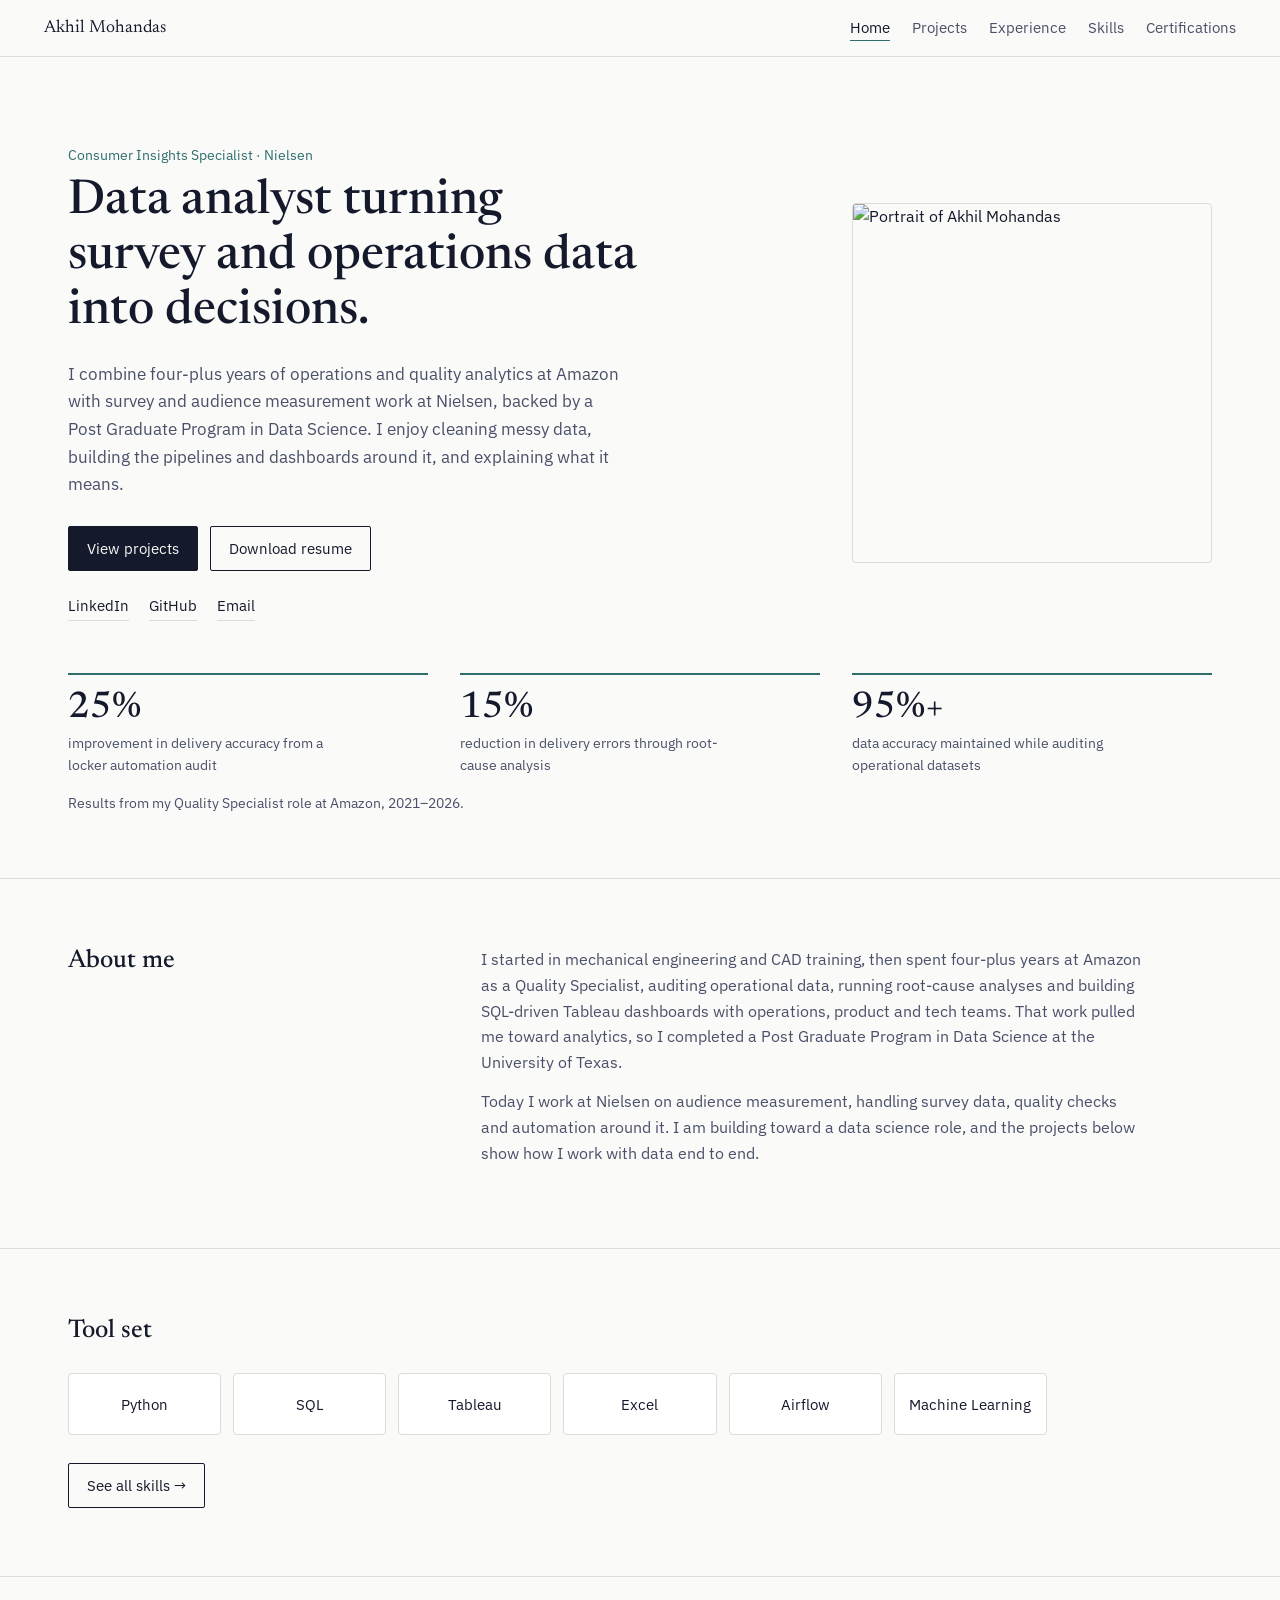
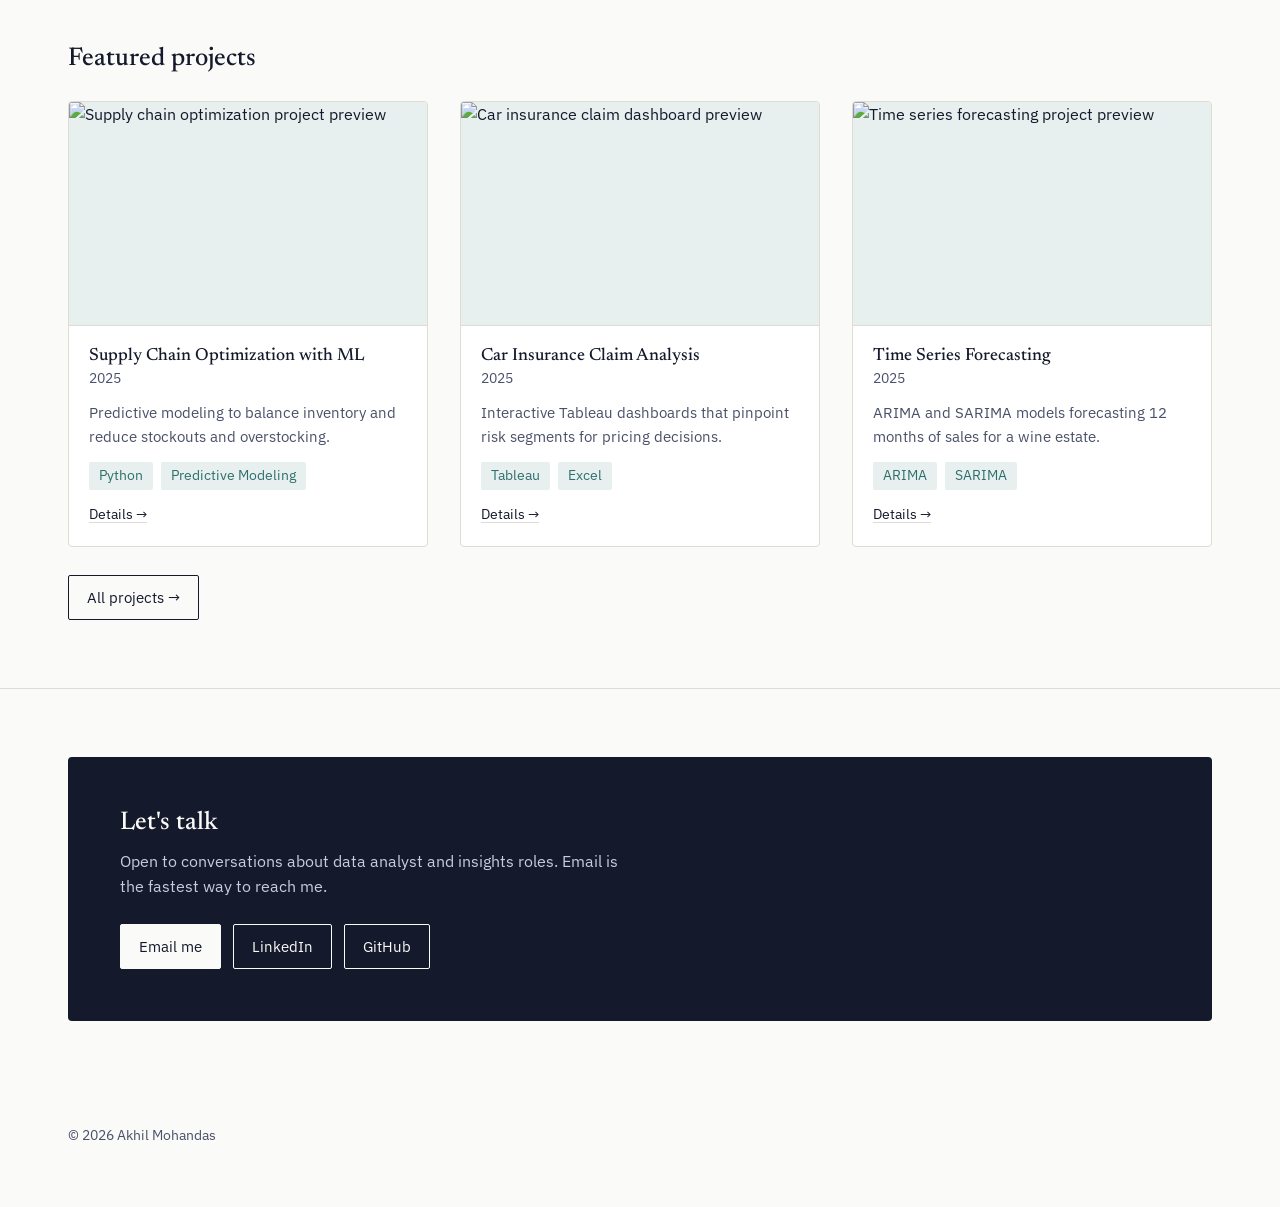
==== commit a3b0d2b1: "Add files via upload" ====
--- a/index.html
+++ b/index.html
@@ -3,8 +3,15 @@
 <head>
 <meta charset="UTF-8">
 <meta name="viewport" content="width=device-width, initial-scale=1.0">
-<title>Akhil — Consumer Insights Specialist</title>
-<meta name="description" content="Portfolio of Akhil, Consumer Insights Specialist working in audience measurement and analytics.">
+<title>Akhil Mohandas — Data Analyst | Consumer Insights</title>
+<meta name="description" content="Portfolio of Akhil Mohandas: data analyst working in audience measurement and operations analytics with Python, SQL, Tableau and machine learning.">
+<meta property="og:title" content="Akhil Mohandas — Data Analyst | Consumer Insights">
+<meta property="og:description" content="Portfolio of Akhil Mohandas: data analyst working in audience measurement and operations analytics with Python, SQL, Tableau and machine learning.">
+<meta property="og:type" content="website">
+<meta property="og:url" content="https://amdas96.github.io/">
+<!-- Optional: add a 1200x630 .jpg/.png and uncomment so LinkedIn shows a preview image -->
+<!-- <meta property="og:image" content="https://amdas96.github.io/assets/og-image.jpg"> -->
+<link rel="icon" type="image/svg+xml" href="assets/favicon.svg">
 <link rel="preconnect" href="https://fonts.googleapis.com">
 <link rel="preconnect" href="https://fonts.gstatic.com" crossorigin>
 <link href="https://fonts.googleapis.com/css2?family=Newsreader:ital,opsz,wght@0,6..72,400;0,6..72,500;0,6..72,600;1,6..72,400&family=IBM+Plex+Sans:wght@400;500;600&display=swap" rel="stylesheet">
@@ -26,71 +33,135 @@
 </nav>
 
 <header class="hero">
+  <div class="wrap hero-grid">
+    <div>
+      <p class="eyebrow">Consumer Insights Specialist · Nielsen</p>
+      <h1>Data analyst turning survey and operations data into decisions.</h1>
+      <p class="pitch">
+        I combine four-plus years of operations and quality analytics at Amazon with
+        survey and audience measurement work at Nielsen, backed by a Post Graduate
+        Program in Data Science. I enjoy cleaning messy data, building the pipelines
+        and dashboards around it, and explaining what it means.
+      </p>
+      <div class="cta-row">
+        <a class="btn" href="projects.html">View projects</a>
+        <a class="btn-outline" href="resume.pdf" target="_blank" rel="noopener">Download resume</a>
+      </div>
+      <div class="links">
+        <a href="https://www.linkedin.com/in/akhilmdas96" target="_blank" rel="noopener">LinkedIn</a>
+        <a href="https://github.com/amdas96" target="_blank" rel="noopener">GitHub</a>
+        <a href="mailto:mohandasakhil91@gmail.com">Email</a>
+      </div>
+    </div>
+    <!-- Replace assets/profile.svg with your photo, e.g. assets/akhil.jpg (square works best) -->
+    <img class="hero-photo" src="assets/profile.svg" alt="Portrait of Akhil Mohandas">
+  </div>
+
   <div class="wrap">
-    <h1>Turning survey data into decisions.</h1>
-    <p class="pitch">
-      Consumer Insights Specialist working in audience measurement and analytics —
-      moving from analyst work toward data science, with a focus on survey
-      methodology, data pipelines, and telling the story behind the numbers.
-    </p>
-    <div class="links">
-      <a href="https://www.linkedin.com/in/akhilmdas96" target="_blank" rel="noopener">LinkedIn</a>
-      <a href="https://github.com/amdas96" target="_blank" rel="noopener">GitHub</a>
-      <a href="mailto:mohandasakhil91@gmail.com">Email</a>
+    <div class="metrics">
+      <div class="metric"><b>25%</b><span>improvement in delivery accuracy from a locker automation audit</span></div>
+      <div class="metric"><b>15%</b><span>reduction in delivery errors through root-cause analysis</span></div>
+      <div class="metric"><b>95%+</b><span>data accuracy maintained while auditing operational datasets</span></div>
     </div>
-    <a class="btn" href="resume.pdf" target="_blank" rel="noopener">Download resume (PDF)</a>
-
-    <div class="stats">
-      <div class="stat"><b>1 yrs</b><span>audience & media analytics</span></div>
-      <div class="stat"><b>4+ yrs</b><span>Logistics analytics</span></div>
-      <div class="stat"><b>6</b><span>certifications</span></div>
-      <div class="stat"><b>Python · SQL · Tableau</b><span>core tools</span></div>
-    </div>
+    <p class="metric-note">Results from my Quality Specialist role at Amazon, 2021–2026.</p>
   </div>
 </header>
 
 <section>
-  <div class="wrap">
-    <h2>What I do</h2>
-    <p style="max-width:60ch; color:var(--ink-soft);">
-      I work with large-scale survey and panel data to help media and consumer
-      businesses understand audiences — cleaning and validating data, building
-      the pipelines that keep it flowing, and translating the results into
-      something a stakeholder can act on. Lately that's meant as much time in
-      SQL and Airflow as in the methodology itself.
-    </p>
-    <div class="section-foot">
-      <a class="btn-outline" href="projects.html">See project work →</a>
+  <div class="wrap split">
+    <h2>About me</h2>
+    <div>
+      <p>
+        I started in mechanical engineering and CAD training, then spent four-plus years
+        at Amazon as a Quality Specialist, auditing operational data, running root-cause
+        analyses and building SQL-driven Tableau dashboards with operations, product and
+        tech teams. That work pulled me toward analytics, so I completed a Post Graduate
+        Program in Data Science at the University of Texas.
+      </p>
+      <p>
+        Today I work at Nielsen on audience measurement, handling survey data, quality
+        checks and automation around it. I am building toward a data science role, and
+        the projects below show how I work with data end to end.
+      </p>
     </div>
   </div>
 </section>
 
 <section>
   <div class="wrap">
-    <h2>Quick links</h2>
-    <div class="pill-row">
-      <a class="pill" href="experience.html">Experience</a>
-      <a class="pill" href="skills.html">Skills</a>
-      <a class="pill" href="certifications.html">Certifications</a>
+    <h2>Tool set</h2>
+    <div class="tile-grid">
+      <div class="tile">Python</div>
+      <div class="tile">SQL</div>
+      <div class="tile">Tableau</div>
+      <div class="tile">Excel</div>
+      <div class="tile">Airflow</div>
+      <div class="tile">Machine Learning</div>
     </div>
+    <div class="section-foot"><a class="btn-outline" href="skills.html">See all skills →</a></div>
   </div>
 </section>
 
-<section id="contact" class="contact">
+<section>
   <div class="wrap">
-    <h2>Contact</h2>
-    <p>Open to conversations about analytics and insights roles — the fastest way to reach me is email.</p>
-    <div class="contact-grid">
-      <a class="btn" href="mailto:mohandasakhil91@gmail.com">Email me</a>
-      <a class="btn-outline" href="https://www.linkedin.com/in/akhilmdas96" target="_blank" rel="noopener">LinkedIn</a>
-      <a class="btn-outline" href="https://github.com/amdas96" target="_blank" rel="noopener">GitHub</a>
+    <h2>Featured projects</h2>
+    <div class="card-grid three">
+
+      <article class="card">
+        <img class="card-thumb" src="assets/placeholder.svg" alt="Supply chain optimization project preview">
+        <div class="card-body">
+          <h3>Supply Chain Optimization with ML</h3>
+          <div class="meta">2025</div>
+          <p>Predictive modeling to balance inventory and reduce stockouts and overstocking.</p>
+          <div class="tags"><span class="tag">Python</span><span class="tag">Predictive Modeling</span></div>
+          <div class="card-links"><a href="projects.html">Details →</a></div>
+        </div>
+      </article>
+
+      <article class="card">
+        <img class="card-thumb" src="assets/placeholder.svg" alt="Car insurance claim dashboard preview">
+        <div class="card-body">
+          <h3>Car Insurance Claim Analysis</h3>
+          <div class="meta">2025</div>
+          <p>Interactive Tableau dashboards that pinpoint risk segments for pricing decisions.</p>
+          <div class="tags"><span class="tag">Tableau</span><span class="tag">Excel</span></div>
+          <div class="card-links"><a href="projects.html">Details →</a></div>
+        </div>
+      </article>
+
+      <article class="card">
+        <img class="card-thumb" src="assets/placeholder.svg" alt="Time series forecasting project preview">
+        <div class="card-body">
+          <h3>Time Series Forecasting</h3>
+          <div class="meta">2025</div>
+          <p>ARIMA and SARIMA models forecasting 12 months of sales for a wine estate.</p>
+          <div class="tags"><span class="tag">ARIMA</span><span class="tag">SARIMA</span></div>
+          <div class="card-links"><a href="projects.html">Details →</a></div>
+        </div>
+      </article>
+
+    </div>
+    <div class="section-foot"><a class="btn-outline" href="projects.html">All projects →</a></div>
+  </div>
+</section>
+
+<section id="contact">
+  <div class="wrap">
+    <div class="contact-panel">
+      <h2>Let's talk</h2>
+      <p>Open to conversations about data analyst and insights roles. Email is the fastest way to reach me.</p>
+      <div class="cta-row">
+        <a class="btn-invert" href="mailto:mohandasakhil91@gmail.com">Email me</a>
+        <a class="btn-outline-invert" href="https://www.linkedin.com/in/akhilmdas96" target="_blank" rel="noopener">LinkedIn</a>
+        <a class="btn-outline-invert" href="https://github.com/amdas96" target="_blank" rel="noopener">GitHub</a>
+      </div>
     </div>
   </div>
 </section>
 
 <footer>
   <div class="wrap">
-    <p>&copy; 2026 Akhil.</p>
+    <p>&copy; 2026 Akhil Mohandas</p>
   </div>
 </footer>
 
--- a/style.css
+++ b/style.css
@@ -1,151 +1,196 @@
+/* ============ 1. DESIGN TOKENS (change colors / sizes here, all pages update) ============ */
 :root{
-  --paper:#FAFAF8;
-  --ink:#14192B;
-  --ink-soft:#4A5069;
-  --rule:#DEDCD3;
-  --accent:#2E6F6E;
-  --accent-soft:#E7F0EF;
-  --max:1240px;
+  --paper:#FAFAF8;            /* page background */
+  --paper-glass:rgba(250,250,248,0.94); /* sticky nav background: keep close to --paper */
+  --surface:#FFFFFF;          /* cards */
+  --ink:#14192B;              /* main text */
+  --ink-soft:#4A5069;         /* secondary text */
+  --rule:#DEDCD3;             /* thin borders */
+  --accent:#2E6F6E;           /* links, highlights */
+  --accent-soft:#E7F0EF;      /* tag / thumbnail background */
+  --max:1240px;               /* content width on large screens */
+
+  --text-sm:0.85rem;          /* meta: dates, tags, captions, footer */
+  --text-md:0.95rem;          /* body copy, bullets, descriptions */
+  --text-lg:1.1rem;           /* card / role / skill headings */
 }
+
+/* ============ 2. BASE ============ */
 *{box-sizing:border-box;}
 html{scroll-behavior:smooth;}
 body{
-  margin:0;
-  background:var(--paper);
-  color:var(--ink);
+  margin:0; background:var(--paper); color:var(--ink);
   font-family:'IBM Plex Sans', system-ui, sans-serif;
-  font-size:16px;
-  line-height:1.6;
-  -webkit-font-smoothing:antialiased;
+  font-size:16px; line-height:1.6; -webkit-font-smoothing:antialiased;
 }
 h1,h2,h3{
-  font-family:'Newsreader', Georgia, serif;
-  font-weight:500;
-  line-height:1.15;
-  margin:0 0 0.4em;
-  color:var(--ink);
+  font-family:'Newsreader', Georgia, serif; font-weight:500;
+  line-height:1.15; margin:0 0 0.4em; color:var(--ink);
 }
+h2{font-size:1.6rem; margin-bottom:26px;}
+h3{font-size:var(--text-lg);}
 a{color:var(--ink); text-decoration-color:var(--rule); text-underline-offset:3px;}
 a:hover{text-decoration-color:var(--accent);}
+strong{font-weight:600; color:var(--ink);}
+em{font-style:italic;}
 .wrap{max-width:var(--max); margin:0 auto; padding:0 24px;}
+.eyebrow{color:var(--accent); font-size:var(--text-sm); margin:0 0 8px;}
+.lede{max-width:62ch; color:var(--ink-soft); font-size:1.02rem;}
+::selection{background:var(--accent-soft);}
+a:focus-visible,.btn:focus-visible,.btn-outline:focus-visible{outline:2px solid var(--accent); outline-offset:2px;}
 
-/* nav */
+/* ============ 3. NAV ============ */
 nav{
   position:sticky; top:0; z-index:10;
-  background:rgba(250,250,248,0.94);
-  backdrop-filter:blur(6px);
+  background:var(--paper-glass); backdrop-filter:blur(6px);
   border-bottom:1px solid var(--rule);
 }
-nav .wrap{
-  display:flex; align-items:center; justify-content:space-between;
-  padding:14px 24px; flex-wrap:wrap; gap:10px;
+nav .wrap{display:flex; align-items:center; justify-content:space-between; padding:14px 24px; flex-wrap:wrap; gap:10px;}
+nav .name{font-family:'Newsreader',serif; font-size:var(--text-lg);}
+nav .name a{text-decoration:none;}
+nav ul{list-style:none; display:flex; gap:22px; margin:0; padding:0; font-size:0.92rem;}
+nav ul a{color:var(--ink-soft); text-decoration:none; border-bottom:1px solid transparent; padding-bottom:3px;}
+nav ul a:hover{color:var(--ink);}
+nav ul a.active{color:var(--ink); border-bottom-color:var(--accent);}
+
+/* ============ 4. BUTTONS ============ */
+.btn,.btn-outline,.btn-invert,.btn-outline-invert{
+  display:inline-block; padding:10px 18px; border-radius:2px;
+  font-size:0.92rem; text-decoration:none; border:1px solid var(--ink);
 }
-nav .name{font-family:'Newsreader',serif; font-size:1.05rem;}
-nav .name a{border-bottom:none;}
-nav ul{list-style:none; display:flex; gap:22px; margin:0; padding:0; font-size:0.92rem;}
-nav a{color:var(--ink-soft); border-bottom:1px solid transparent; padding-bottom:3px;}
-nav a:hover{color:var(--ink);}
-nav a.active{color:var(--ink); border-bottom-color:var(--accent);}
+.btn{background:var(--ink); color:var(--paper);}
+.btn:hover{background:var(--accent); border-color:var(--accent); color:var(--paper);}
+.btn-outline{background:transparent; color:var(--ink);}
+.btn-outline:hover{border-color:var(--accent); color:var(--accent);}
+.btn-invert{background:var(--paper); color:var(--ink); border-color:var(--paper);}
+.btn-invert:hover{background:var(--accent-soft);}
+.btn-outline-invert{background:transparent; color:var(--paper); border-color:var(--paper);}
+.btn-outline-invert:hover{background:rgba(255,255,255,0.12);}
+.cta-row{display:flex; gap:12px; flex-wrap:wrap; margin-top:28px;}
 
-/* page header (non-home pages) */
-.page-head{padding:52px 0 36px; border-bottom:1px solid var(--rule);}
-.page-head .eyebrow{color:var(--accent); font-size:0.85rem; margin-bottom:8px;}
-.page-head h1{font-size:2.1rem;}
-.page-head p{max-width:56ch; color:var(--ink-soft); font-size:1.02rem; margin-top:10px;}
+/* ============ 5. HERO (home) ============ */
+header.hero{padding:72px 0 56px; border-bottom:1px solid var(--rule);}
+.hero-grid{display:grid; grid-template-columns:1.4fr 1fr; gap:56px; align-items:center;}
+header.hero h1{font-size:2.6rem; max-width:20ch;}
+.pitch{max-width:56ch; color:var(--ink-soft); font-size:1.08rem; margin-top:14px;}
+.links{display:flex; flex-wrap:wrap; gap:10px 20px; margin-top:22px; font-size:var(--text-md);}
+.links a{border-bottom:1px solid var(--rule); text-decoration:none; padding-bottom:2px;}
+.links a:hover{border-bottom-color:var(--accent);}
+.hero-photo{
+  width:100%; max-width:360px; aspect-ratio:1/1; object-fit:cover;
+  border-radius:4px; border:1px solid var(--rule); justify-self:end; display:block;
+}
+.metrics{display:grid; grid-template-columns:repeat(3,1fr); gap:32px; margin-top:52px;}
+.metric{border-top:2px solid var(--accent); padding-top:14px;}
+.metric b{display:block; font-family:'Newsreader',serif; font-size:2.3rem; font-weight:500; line-height:1.1;}
+.metric span{display:block; margin-top:4px; font-size:var(--text-sm); color:var(--ink-soft); max-width:34ch;}
+.metric-note{font-size:var(--text-sm); color:var(--ink-soft); margin:16px 0 0;}
 
-/* hero (home page) */
-header.hero{padding:72px 0 56px; border-bottom:1px solid var(--rule);}
-header.hero h1{font-size:2.5rem; max-width:12ch;}
-header.hero p.pitch{max-width:54ch; color:var(--ink-soft); font-size:1.08rem; margin-top:14px;}
-.links{display:flex; flex-wrap:wrap; gap:10px 18px; margin-top:26px; font-size:0.95rem;}
-.links a{color:var(--ink); border-bottom:1px solid var(--rule); padding-bottom:2px;}
-.btn{
-  display:inline-block; margin-top:26px;
-  padding:10px 18px;
-  background:var(--ink); color:var(--paper);
-  border-radius:2px; font-size:0.92rem; text-decoration:none;
+/* ============ 6. PAGE HEADER (inner pages) ============ */
+.page-head{padding:56px 0 40px; border-bottom:1px solid var(--rule);}
+.page-head h1{font-size:2.2rem;}
+.page-head p.sub{max-width:58ch; color:var(--ink-soft); font-size:1.02rem; margin:10px 0 0;}
+.page-head .cta-row{margin-top:20px;}
+
+/* ============ 7. SECTIONS ============ */
+section{padding:56px 0; border-bottom:1px solid var(--rule);}
+section:last-of-type{border-bottom:none;}
+.split{display:grid; grid-template-columns:1fr 2fr; gap:48px;}
+.split p{margin:0 0 14px; color:var(--ink-soft); max-width:66ch;}
+.section-foot{margin-top:28px;}
+
+/* ============ 8. CARDS (projects) ============ */
+.card-grid{display:grid; grid-template-columns:repeat(2,1fr); gap:32px;}
+.card-grid.three{grid-template-columns:repeat(3,1fr);}
+.card{
+  background:var(--surface); border:1px solid var(--rule); border-radius:4px;
+  overflow:hidden; display:flex; flex-direction:column; transition:border-color .15s;
 }
-.btn:hover{background:var(--accent); color:var(--paper);}
-.btn-outline{
-  display:inline-block; padding:9px 17px;
-  border:1px solid var(--ink); border-radius:2px;
-  font-size:0.92rem; text-decoration:none; color:var(--ink);
+.card:hover{border-color:var(--accent);}
+.card-thumb{width:100%; aspect-ratio:16/10; object-fit:cover; display:block; border-bottom:1px solid var(--rule); background:var(--accent-soft);}
+.card-body{padding:20px; display:flex; flex-direction:column; flex:1;}
+.card h3{margin-bottom:2px;}
+.card .meta{font-size:var(--text-sm); color:var(--ink-soft); margin-bottom:10px;}
+.card p{font-size:var(--text-md); color:var(--ink-soft); margin:0 0 14px;}
+.card .tags{margin-bottom:14px;}
+.card .card-links{margin-top:auto; font-size:var(--text-sm); display:flex; gap:18px; flex-wrap:wrap;}
+.card.soon{border-style:dashed; background:transparent;}
+.card.soon .card-body{justify-content:center; min-height:220px;}
+.tags{display:flex; flex-wrap:wrap; gap:8px;}
+.tag{font-size:var(--text-sm); color:var(--accent); background:var(--accent-soft); padding:3px 10px; border-radius:2px;}
+
+/* ============ 9. TOOLS / SKILLS ============ */
+.tile-grid{display:grid; grid-template-columns:repeat(auto-fill,minmax(150px,1fr)); gap:12px;}
+.tile{
+  background:var(--surface); border:1px solid var(--rule); border-radius:4px;
+  padding:18px 12px; text-align:center; font-size:var(--text-md);
 }
-.btn-outline:hover{border-color:var(--accent); color:var(--accent);}
+.skill-grid{display:grid; grid-template-columns:repeat(2,1fr); gap:44px 56px;}
+.skill-cat h3{margin-bottom:6px;}
+.skill-cat .note{color:var(--ink-soft); font-size:var(--text-md); margin:0 0 12px; max-width:56ch;}
+.pill-row{display:flex; flex-wrap:wrap; gap:8px;}
+.pill{font-size:var(--text-sm); background:var(--surface); border:1px solid var(--rule); padding:5px 12px; border-radius:2px;}
 
-/* stat strip */
-.stats{display:flex; gap:40px; margin-top:36px; flex-wrap:wrap;}
-.stat b{display:block; font-family:'Newsreader',serif; font-size:1.6rem; font-weight:500;}
-.stat span{color:var(--ink-soft); font-size:0.85rem;}
+/* ============ 10. EXPERIENCE / EDUCATION ============ */
+.timeline-title{margin-bottom:6px;}
+.role{display:grid; grid-template-columns:220px 1fr; gap:32px; padding:28px 0; border-top:1px solid var(--rule);}
+.role:first-of-type{border-top:none; padding-top:12px;}
+.role-meta .role-dates{font-size:var(--text-sm); color:var(--ink-soft); display:block;}
+.role-meta .role-org{color:var(--accent); font-size:var(--text-md); margin-top:2px;}
+.role h3{margin-bottom:8px;}
+.role ul{margin:0; padding-left:18px; color:var(--ink-soft); font-size:var(--text-md);}
+.role li{margin-bottom:6px;}
+.block-gap{margin-top:56px;}
 
-section{padding:52px 0; border-bottom:1px solid var(--rule);}
-section:last-of-type{border-bottom:none;}
-section h2{font-size:1.5rem; margin-bottom:26px;}
-.section-foot{margin-top:30px;}
+/* ============ 11. CERTIFICATIONS ============ */
+.cert-grid{display:grid; grid-template-columns:repeat(2,1fr); gap:20px;}
+.cert{background:var(--surface); border:1px solid var(--rule); border-radius:4px; padding:20px;}
+.cert .cert-date{font-size:var(--text-sm); color:var(--ink-soft);}
+.cert h3{margin:4px 0 4px;}
+.cert .cert-issuer{font-size:var(--text-md); color:var(--ink-soft); margin:0;}
+.cert .cert-link{font-size:var(--text-sm); margin-top:10px; display:inline-block;}
 
-/* experience */
-.role{margin-bottom:32px;}
-.role:last-child{margin-bottom:0;}
-.role-head{display:flex; justify-content:space-between; align-items:baseline; gap:12px; flex-wrap:wrap;}
-.role-head h3{font-size:1.1rem; margin:0;}
-.role-dates{color:var(--ink-soft); font-size:0.88rem; white-space:nowrap;}
-.role-org{color:var(--accent); font-size:0.92rem; margin-top:2px;}
-.role ul{margin:10px 0 0; padding-left:18px; color:var(--ink-soft); font-size:0.95rem;}
-.role li{margin-bottom:5px;}
+/* ============ 12. CONTACT PANEL ============ */
+.contact-panel{background:var(--ink); color:var(--paper); padding:52px; border-radius:4px;}
+.contact-panel h2{color:var(--paper); margin-bottom:10px;}
+.contact-panel p{color:#C9CDDB; max-width:52ch; margin:0;}
+.contact-panel .cta-row{margin-top:24px;}
 
-/* projects */
-.project-grid{display:grid; grid-template-columns:repeat(auto-fit, minmax(300px, 1fr)); gap:0 32px;}
-.project{
-  padding:20px 0 20px 18px;
-  border-left:2px solid var(--rule);
-  margin-bottom:8px;
-}
-.project:hover{border-left-color:var(--accent);}
-.project h3{font-size:1.08rem; margin-bottom:6px;}
-.project .role-dates{display:block; margin-bottom:6px;}
-.project p{color:var(--ink-soft); font-size:0.95rem; margin:0 0 10px;}
-.tags{display:flex; flex-wrap:wrap; gap:8px; margin-bottom:10px;}
-.tag{font-size:0.78rem; color:var(--accent); background:var(--accent-soft); padding:3px 9px; border-radius:2px;}
-.project-links{font-size:0.88rem; display:flex; gap:16px;}
-@media (max-width:640px){ .project-grid{grid-template-columns:1fr;} }
+/* ============ 13. CASE-STUDY TEMPLATE ============ */
+.case h2{font-size:1.3rem; margin-top:40px;}
+.case p, .case li{color:var(--ink-soft); max-width:68ch; font-size:var(--text-md);}
+.case .case-img{width:100%; max-width:900px; border:1px solid var(--rule); border-radius:4px; margin-top:12px;}
 
-/* skills */
-.skill-cat{margin-bottom:34px;}
-.skill-cat:last-child{margin-bottom:0;}
-.skill-cat h3{font-size:1.02rem; margin-bottom:6px;}
-.skill-cat .note{color:var(--ink-soft); font-size:0.92rem; margin:0 0 10px; max-width:60ch;}
-.pill-row{display:flex; flex-wrap:wrap; gap:8px;}
-.pill{font-size:0.85rem; border:1px solid var(--rule); padding:5px 12px; border-radius:2px; color:var(--ink);}
+/* ============ 14. FOOTER ============ */
+footer{padding:36px 0 60px; font-size:var(--text-sm); color:var(--ink-soft);}
+footer p{margin:0;}
 
-/* certifications */
-.cert-list{list-style:none; margin:0; padding:0;}
-.cert-list li{
-  padding:16px 0; border-bottom:1px solid var(--rule);
-  display:flex; justify-content:space-between; gap:16px; flex-wrap:wrap;
-}
-.cert-list li:last-child{border-bottom:none;}
-.cert-list .cert-name{font-size:1rem;}
-.cert-list .cert-issuer{color:var(--ink-soft); font-size:0.88rem; margin-top:2px;}
-.cert-list .cert-date{color:var(--ink-soft); font-size:0.85rem; white-space:nowrap;}
-
-/* contact */
-.contact p{color:var(--ink-soft); max-width:48ch;}
-.contact-grid{display:flex; gap:14px; flex-wrap:wrap; margin-top:22px;}
-
-footer{padding:32px 0 60px; font-size:0.85rem; color:var(--ink-soft);}
-
-::selection{background:var(--accent-soft);}
-a:focus-visible, .btn:focus-visible, .btn-outline:focus-visible{outline:2px solid var(--accent); outline-offset:2px;}
-
+/* ============ 15. RESPONSIVE ============ */
 @media (min-width:900px){
   .wrap{padding:0 48px;}
+  header.hero{padding:88px 0 64px;}
   header.hero h1{font-size:3rem;}
-  header.hero{padding:88px 0 64px;}
-  .page-head{padding:64px 0 44px;}
-  .page-head h1{font-size:2.5rem;}
-  section{padding:64px 0;}
+  .page-head{padding:68px 0 48px;}
+  .page-head h1{font-size:2.6rem;}
+  section{padding:68px 0;}
 }
-
+@media (max-width:900px){
+  .hero-grid{grid-template-columns:1fr; gap:32px;}
+  .hero-photo{justify-self:start; max-width:240px;}
+  .split{grid-template-columns:1fr; gap:8px;}
+  .card-grid.three{grid-template-columns:repeat(2,1fr);}
+}
+@media (max-width:700px){
+  .role{grid-template-columns:1fr; gap:8px;}
+  .skill-grid,.cert-grid{grid-template-columns:1fr;}
+  .metrics{grid-template-columns:1fr; gap:22px;}
+  .contact-panel{padding:32px 24px;}
+}
+@media (max-width:640px){
+  .card-grid,.card-grid.three{grid-template-columns:1fr;}
+  nav ul{gap:14px; font-size:var(--text-sm);}
+}
 @media (prefers-reduced-motion: reduce){
   html{scroll-behavior:auto;}
+  .card{transition:none;}
 }
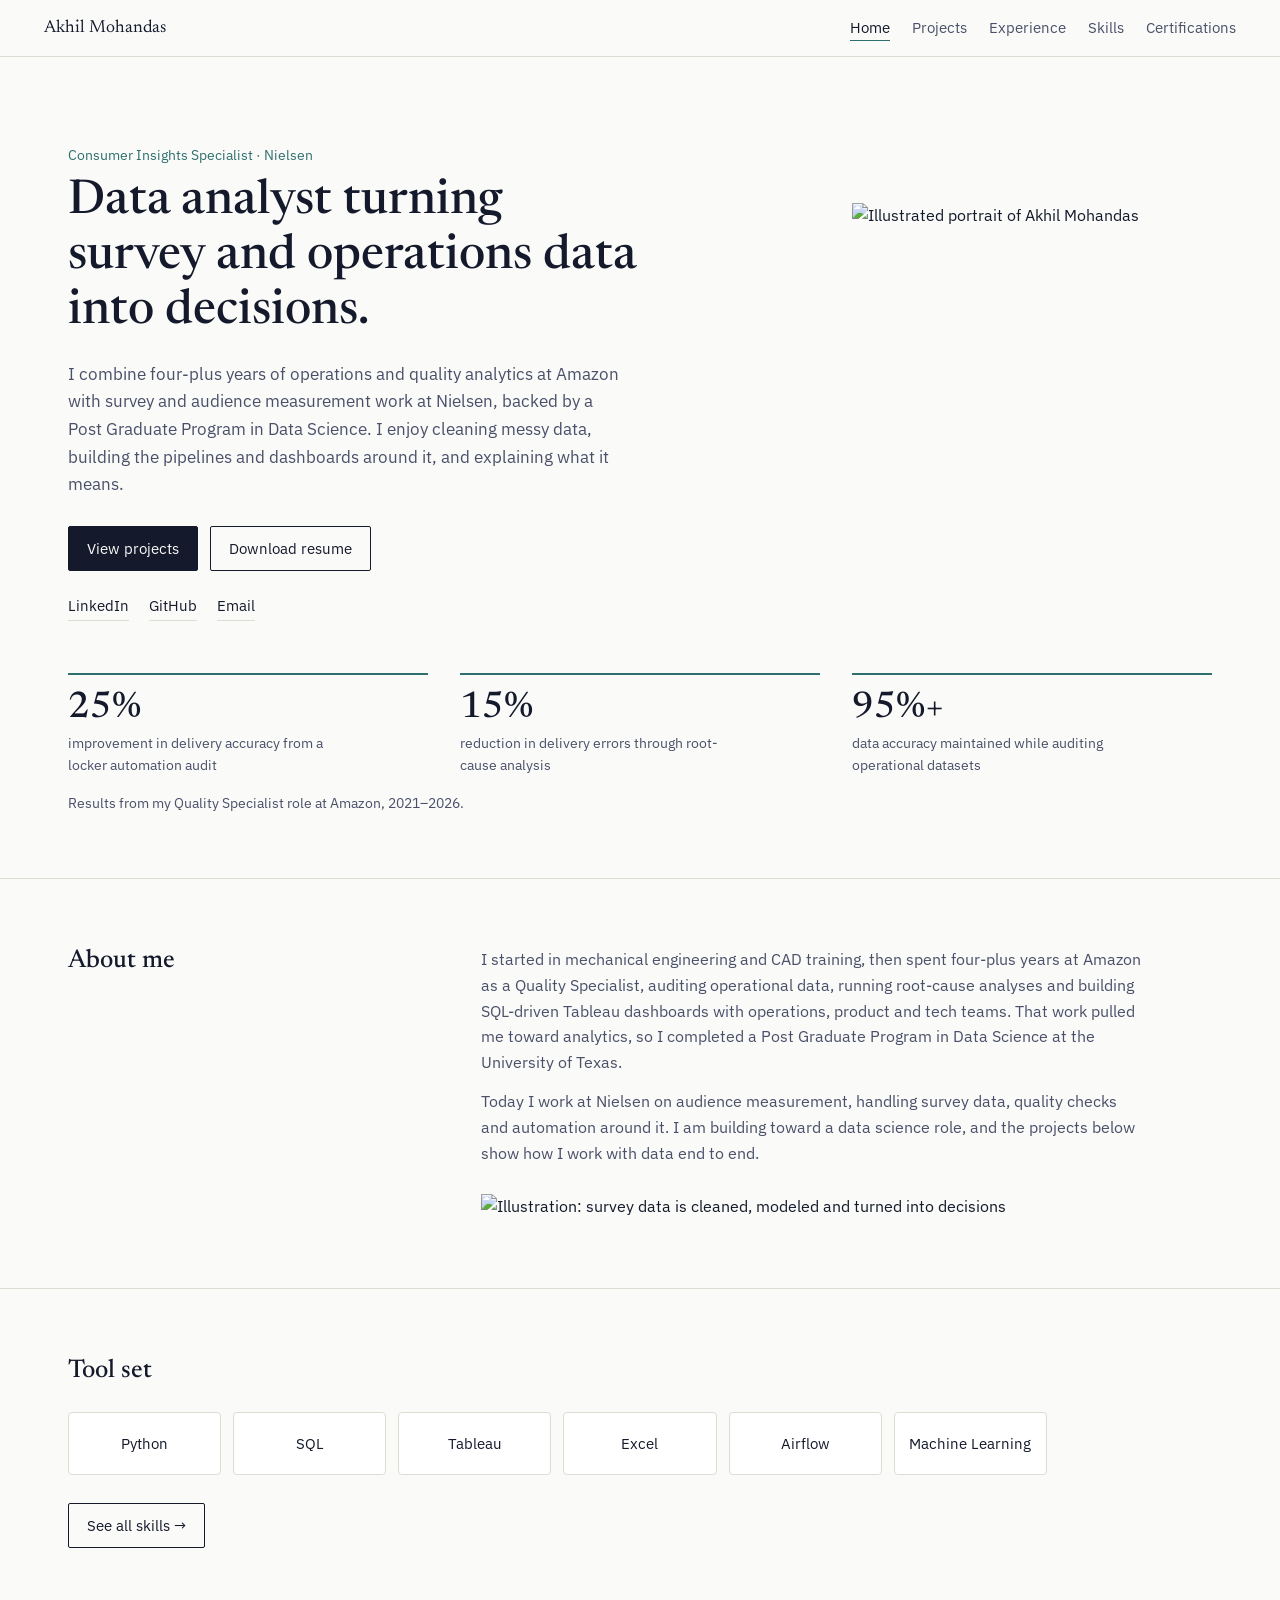
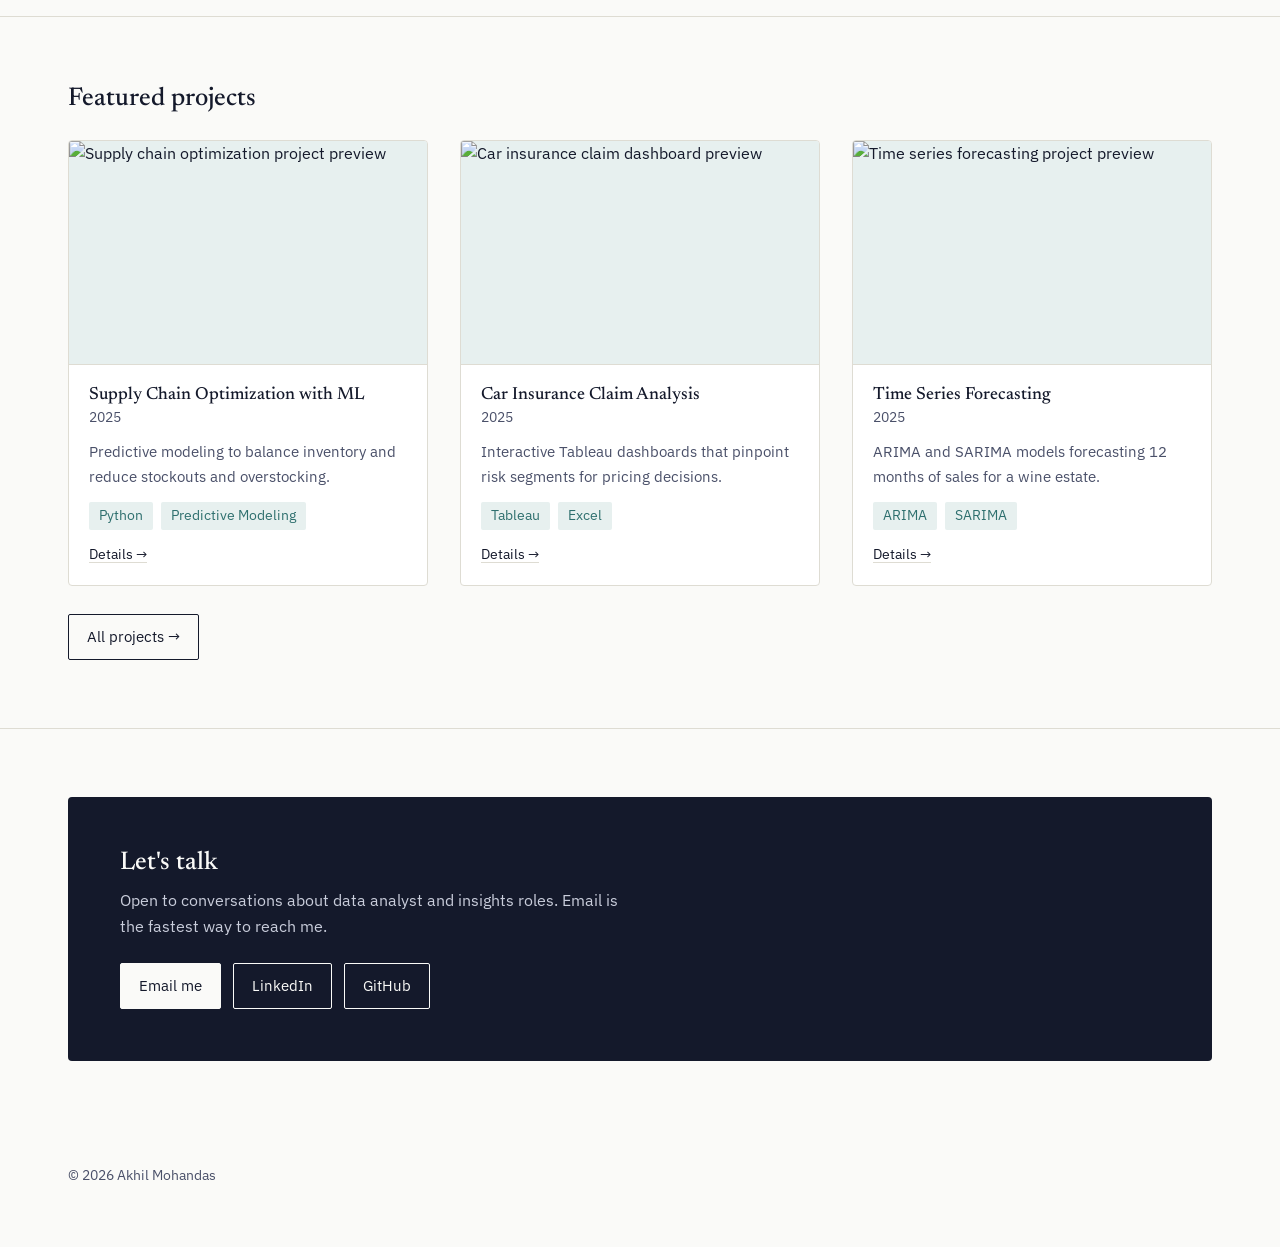
==== commit 0bd906c3: "Add files via upload" ====
--- a/index.html
+++ b/index.html
@@ -9,8 +9,8 @@
 <meta property="og:description" content="Portfolio of Akhil Mohandas: data analyst working in audience measurement and operations analytics with Python, SQL, Tableau and machine learning.">
 <meta property="og:type" content="website">
 <meta property="og:url" content="https://amdas96.github.io/">
-<!-- Optional: add a 1200x630 .jpg/.png and uncomment so LinkedIn shows a preview image -->
-<!-- <meta property="og:image" content="https://amdas96.github.io/assets/og-image.jpg"> -->
+<meta property="og:image" content="https://amdas96.github.io/assets/og-image.png">
+<meta name="twitter:card" content="summary_large_image">
 <link rel="icon" type="image/svg+xml" href="assets/favicon.svg">
 <link rel="preconnect" href="https://fonts.googleapis.com">
 <link rel="preconnect" href="https://fonts.gstatic.com" crossorigin>
@@ -53,8 +53,8 @@
         <a href="mailto:mohandasakhil91@gmail.com">Email</a>
       </div>
     </div>
-    <!-- Replace assets/profile.svg with your photo, e.g. assets/akhil.jpg (square works best) -->
-    <img class="hero-photo" src="assets/profile.svg" alt="Portrait of Akhil Mohandas">
+    <!-- Illustrated avatar. To use a real photo instead, upload assets/akhil.jpg and change the src below. -->
+    <img class="hero-photo" src="assets/akhil-avatar.svg" alt="Illustrated portrait of Akhil Mohandas">
   </div>
 
   <div class="wrap">
@@ -83,6 +83,7 @@
         checks and automation around it. I am building toward a data science role, and
         the projects below show how I work with data end to end.
       </p>
+      <img class="illus" src="assets/illustration-data-pipeline.svg" alt="Illustration: survey data is cleaned, modeled and turned into decisions">
     </div>
   </div>
 </section>
@@ -108,7 +109,7 @@
     <div class="card-grid three">
 
       <article class="card">
-        <img class="card-thumb" src="assets/placeholder.svg" alt="Supply chain optimization project preview">
+        <img class="card-thumb" src="assets/thumb-supply-chain.svg" alt="Supply chain optimization project preview">
         <div class="card-body">
           <h3>Supply Chain Optimization with ML</h3>
           <div class="meta">2025</div>
@@ -119,7 +120,7 @@
       </article>
 
       <article class="card">
-        <img class="card-thumb" src="assets/placeholder.svg" alt="Car insurance claim dashboard preview">
+        <img class="card-thumb" src="assets/thumb-insurance-dashboard.svg" alt="Car insurance claim dashboard preview">
         <div class="card-body">
           <h3>Car Insurance Claim Analysis</h3>
           <div class="meta">2025</div>
@@ -130,7 +131,7 @@
       </article>
 
       <article class="card">
-        <img class="card-thumb" src="assets/placeholder.svg" alt="Time series forecasting project preview">
+        <img class="card-thumb" src="assets/thumb-forecasting.svg" alt="Time series forecasting project preview">
         <div class="card-body">
           <h3>Time Series Forecasting</h3>
           <div class="meta">2025</div>
--- a/style.css
+++ b/style.css
@@ -78,7 +78,7 @@
 .links a:hover{border-bottom-color:var(--accent);}
 .hero-photo{
   width:100%; max-width:360px; aspect-ratio:1/1; object-fit:cover;
-  border-radius:4px; border:1px solid var(--rule); justify-self:end; display:block;
+  justify-self:end; display:block;
 }
 .metrics{display:grid; grid-template-columns:repeat(3,1fr); gap:32px; margin-top:52px;}
 .metric{border-top:2px solid var(--accent); padding-top:14px;}
@@ -98,6 +98,7 @@
 .split{display:grid; grid-template-columns:1fr 2fr; gap:48px;}
 .split p{margin:0 0 14px; color:var(--ink-soft); max-width:66ch;}
 .section-foot{margin-top:28px;}
+.illus{width:100%; max-width:760px; height:auto; display:block; margin-top:28px;}
 
 /* ============ 8. CARDS (projects) ============ */
 .card-grid{display:grid; grid-template-columns:repeat(2,1fr); gap:32px;}
@@ -144,7 +145,8 @@
 
 /* ============ 11. CERTIFICATIONS ============ */
 .cert-grid{display:grid; grid-template-columns:repeat(2,1fr); gap:20px;}
-.cert{background:var(--surface); border:1px solid var(--rule); border-radius:4px; padding:20px;}
+.cert{background:var(--surface); border:1px solid var(--rule); border-radius:4px; padding:20px; display:flex; gap:18px; align-items:flex-start;}
+.cert-badge{width:84px; height:84px; flex:none;}
 .cert .cert-date{font-size:var(--text-sm); color:var(--ink-soft);}
 .cert h3{margin:4px 0 4px;}
 .cert .cert-issuer{font-size:var(--text-md); color:var(--ink-soft); margin:0;}
